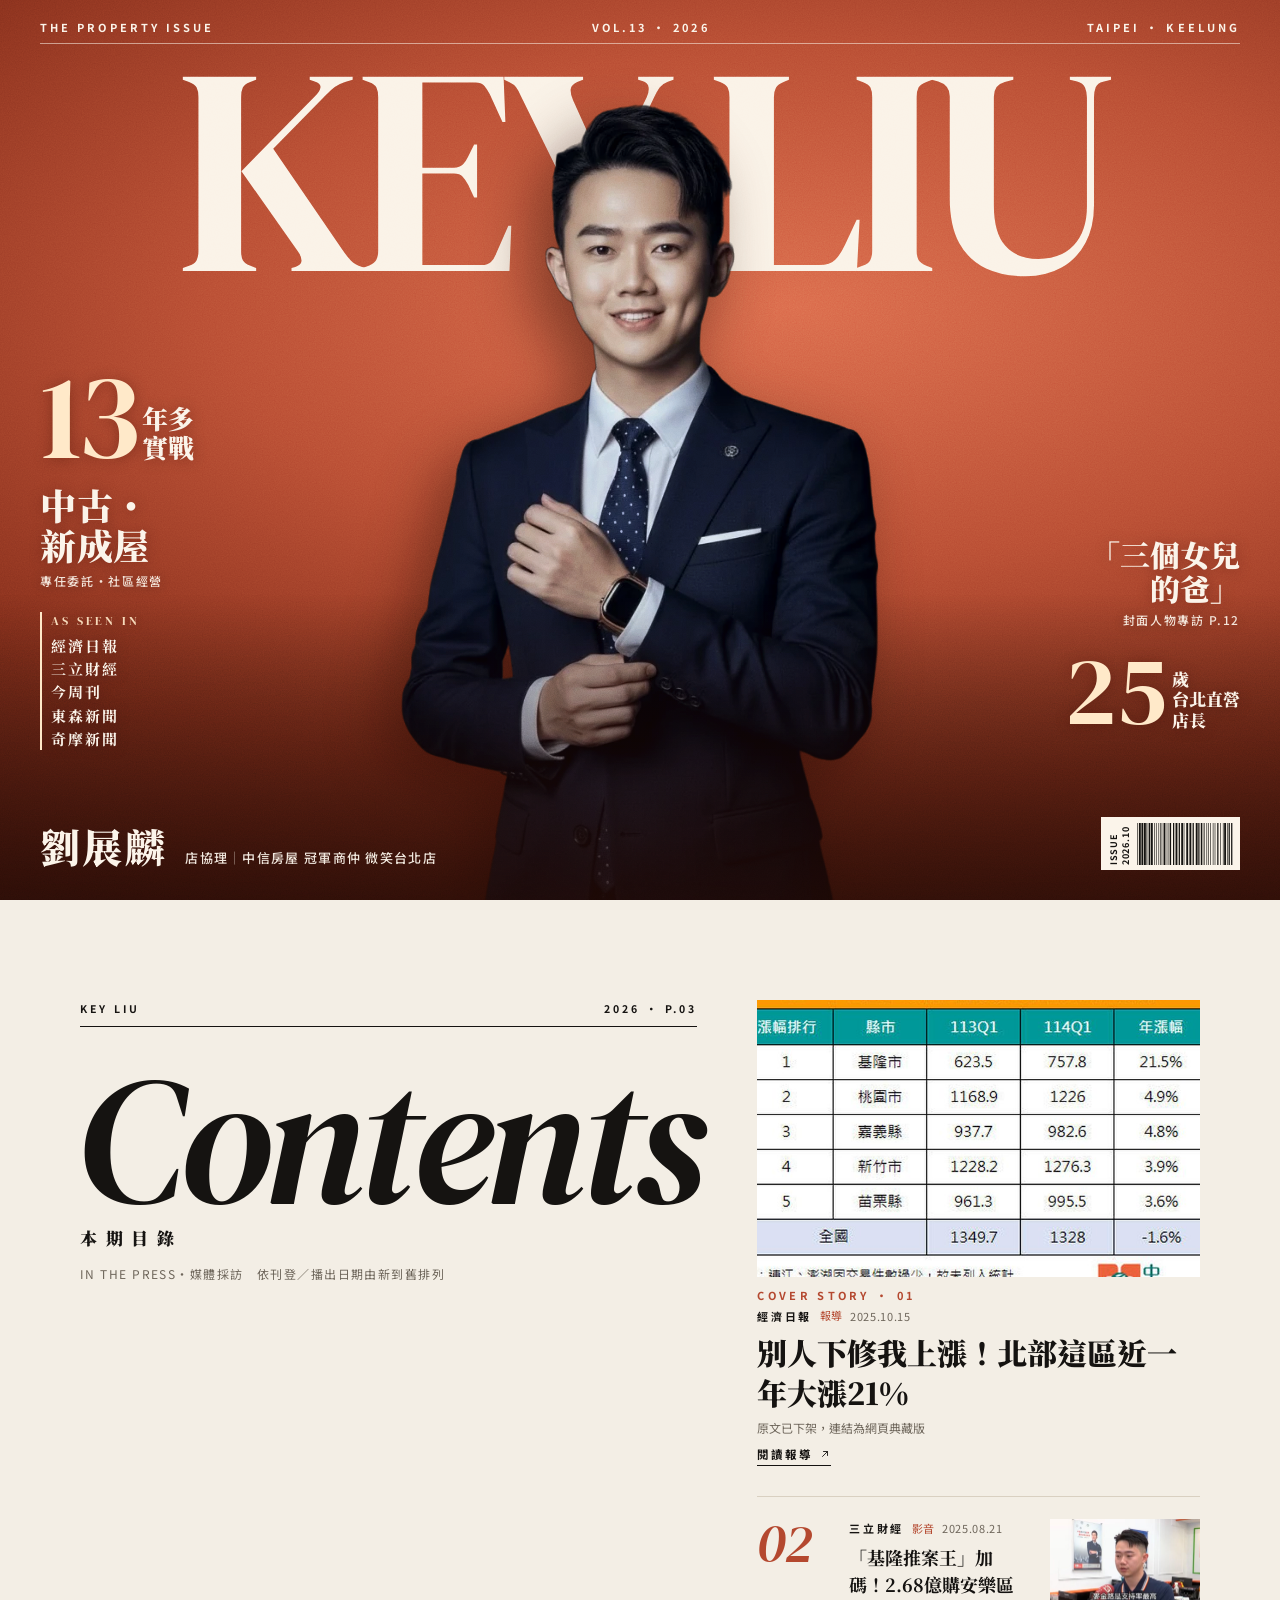
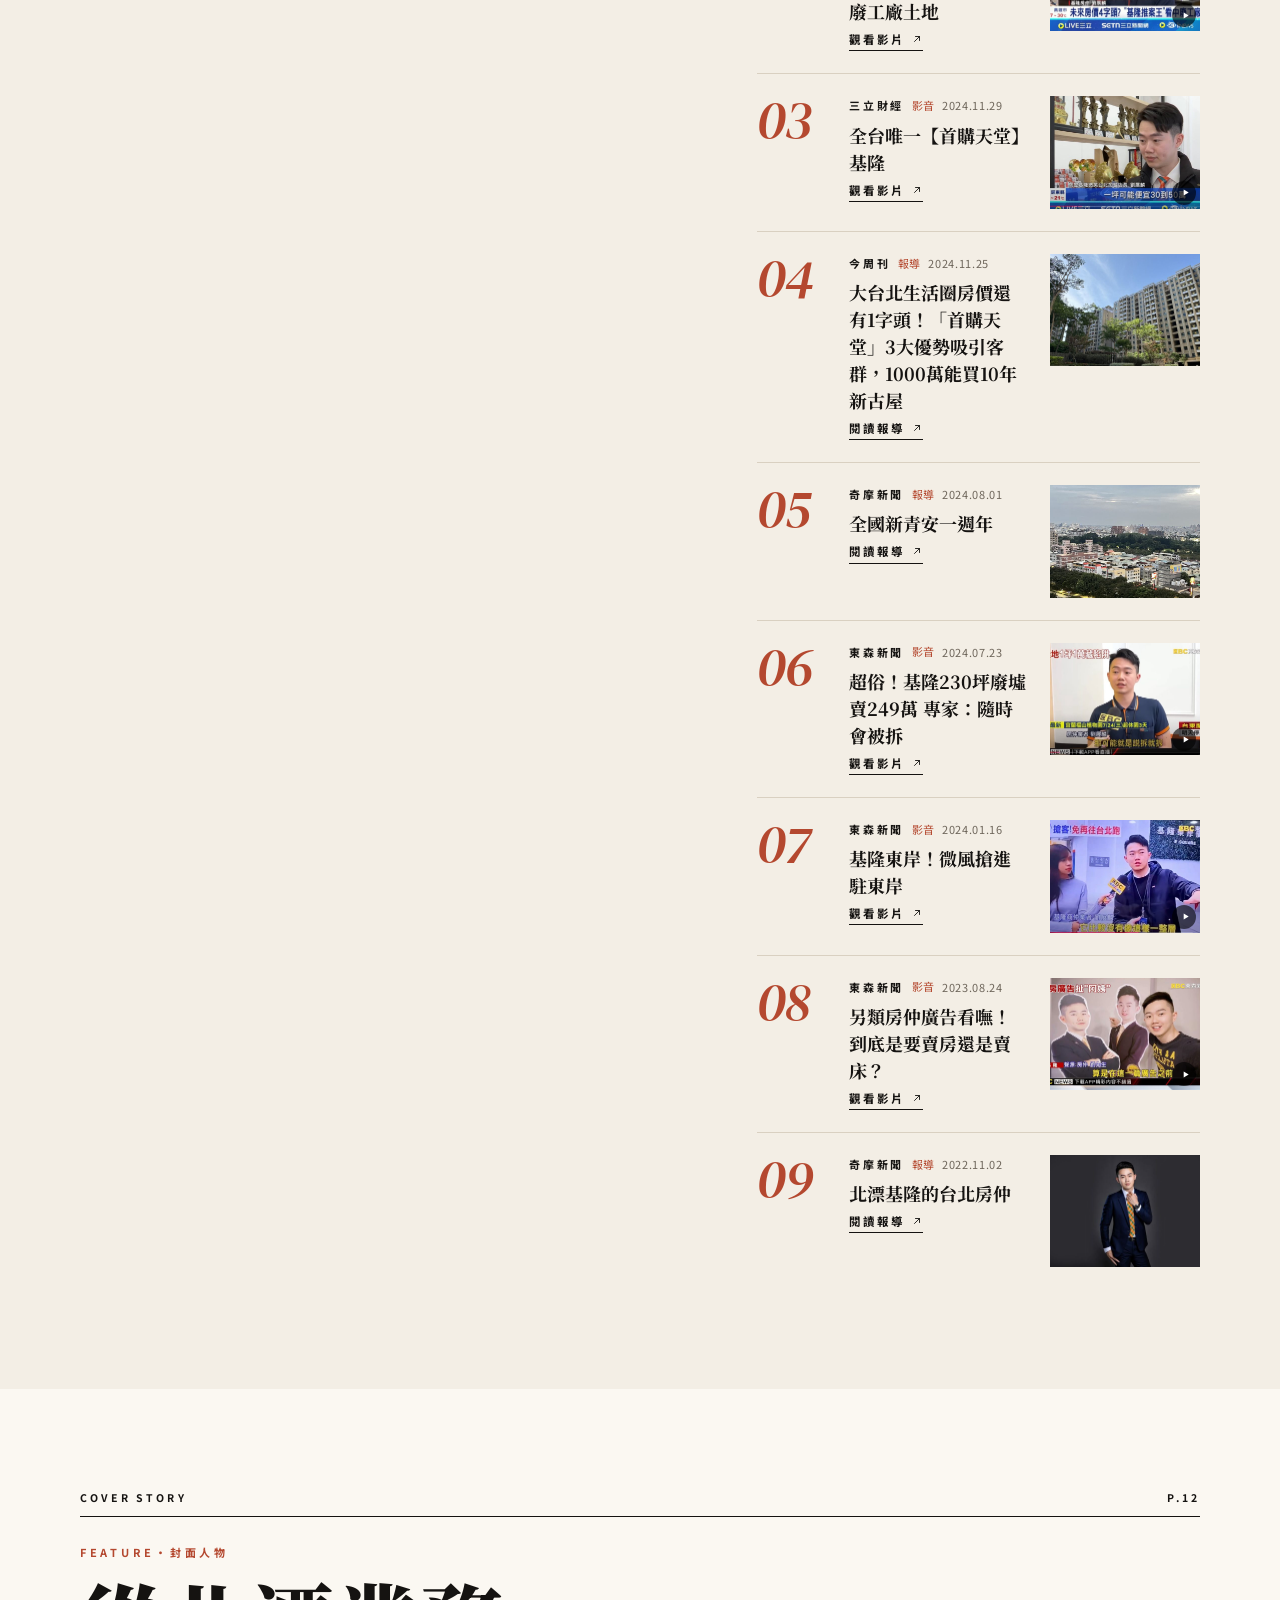
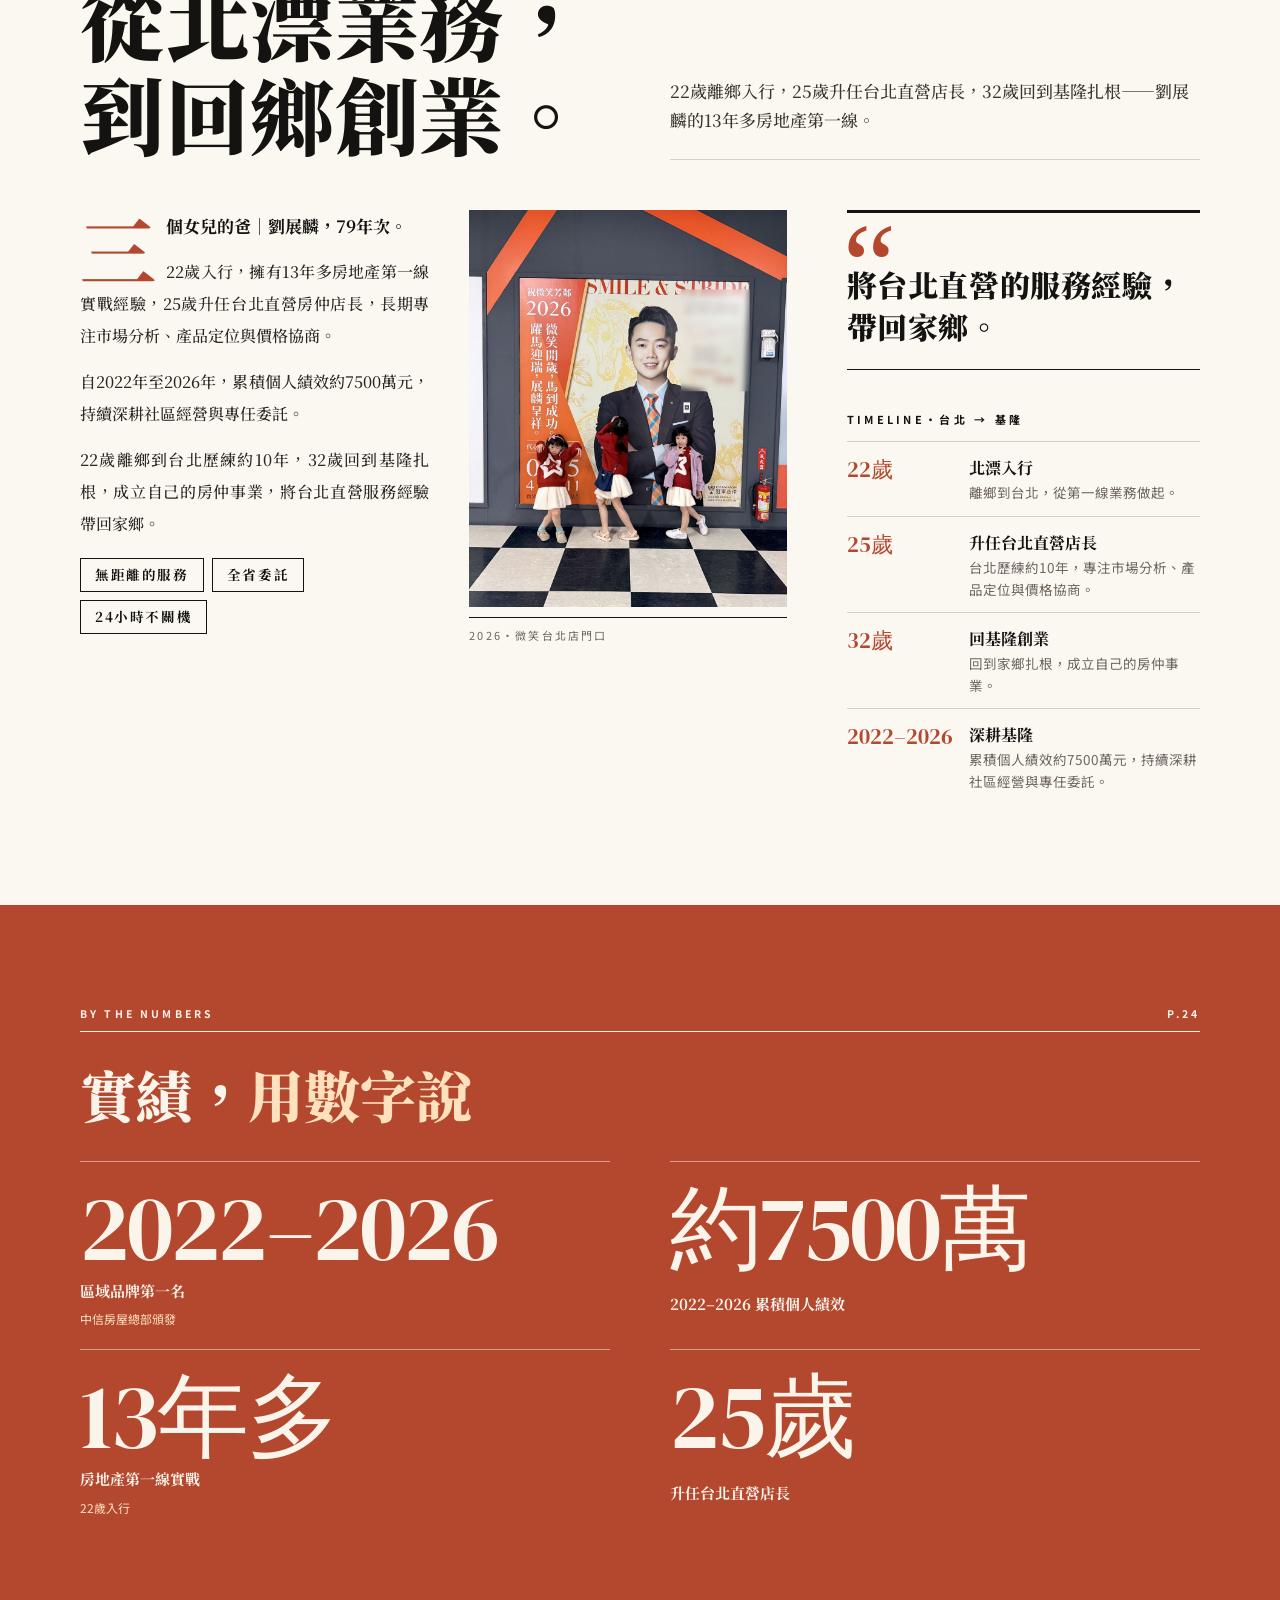
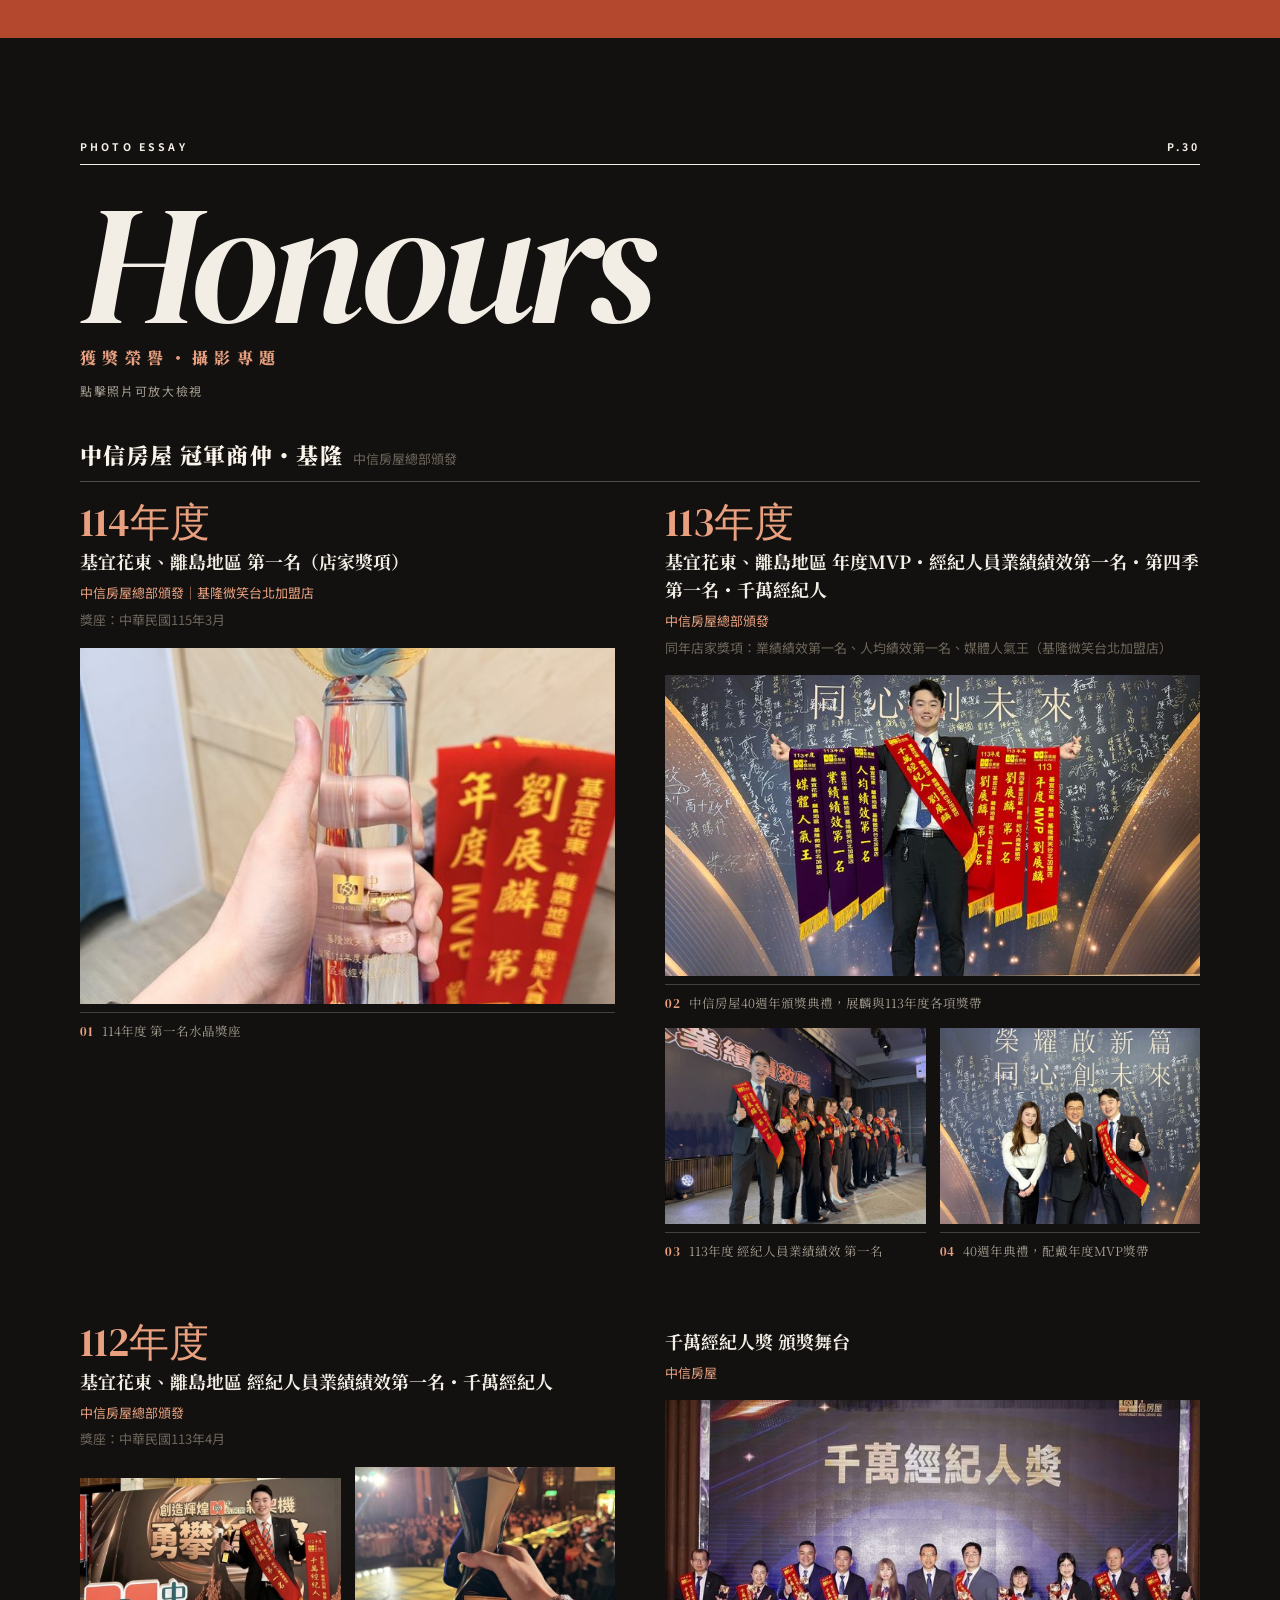
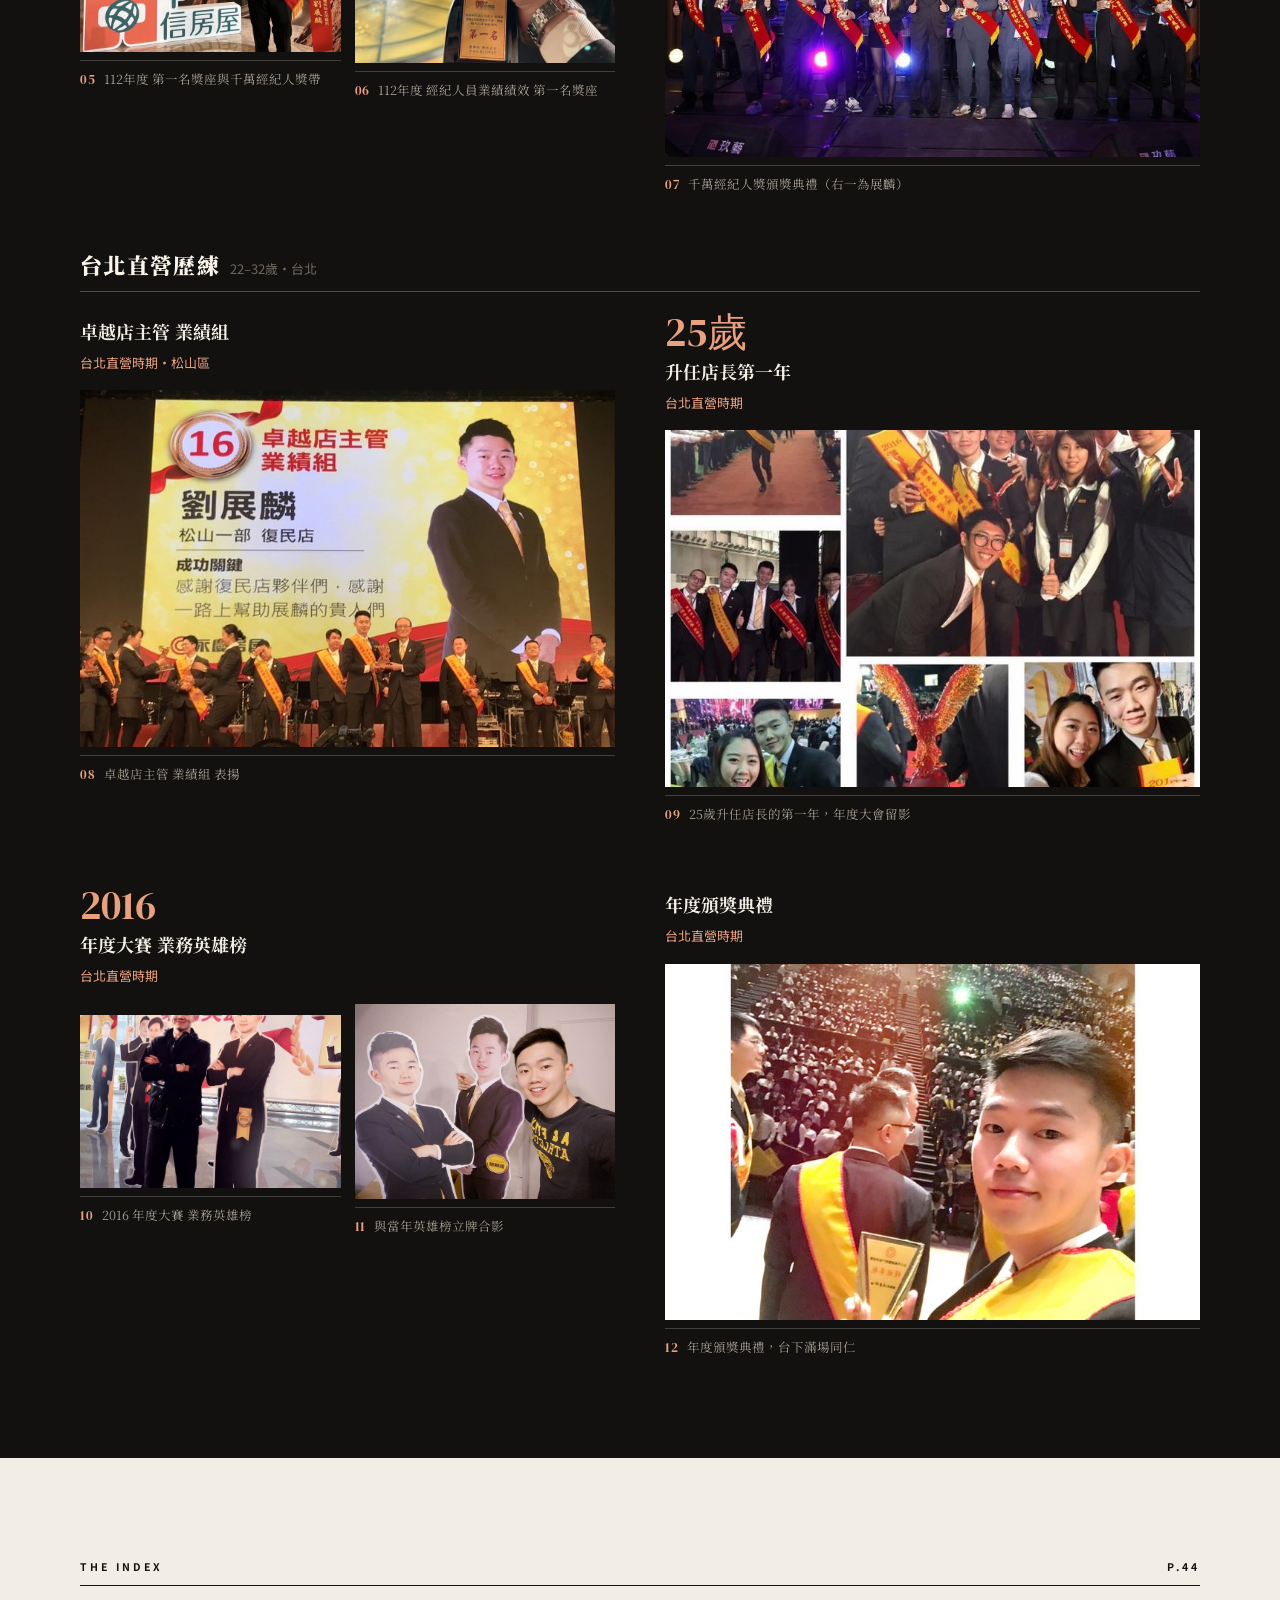
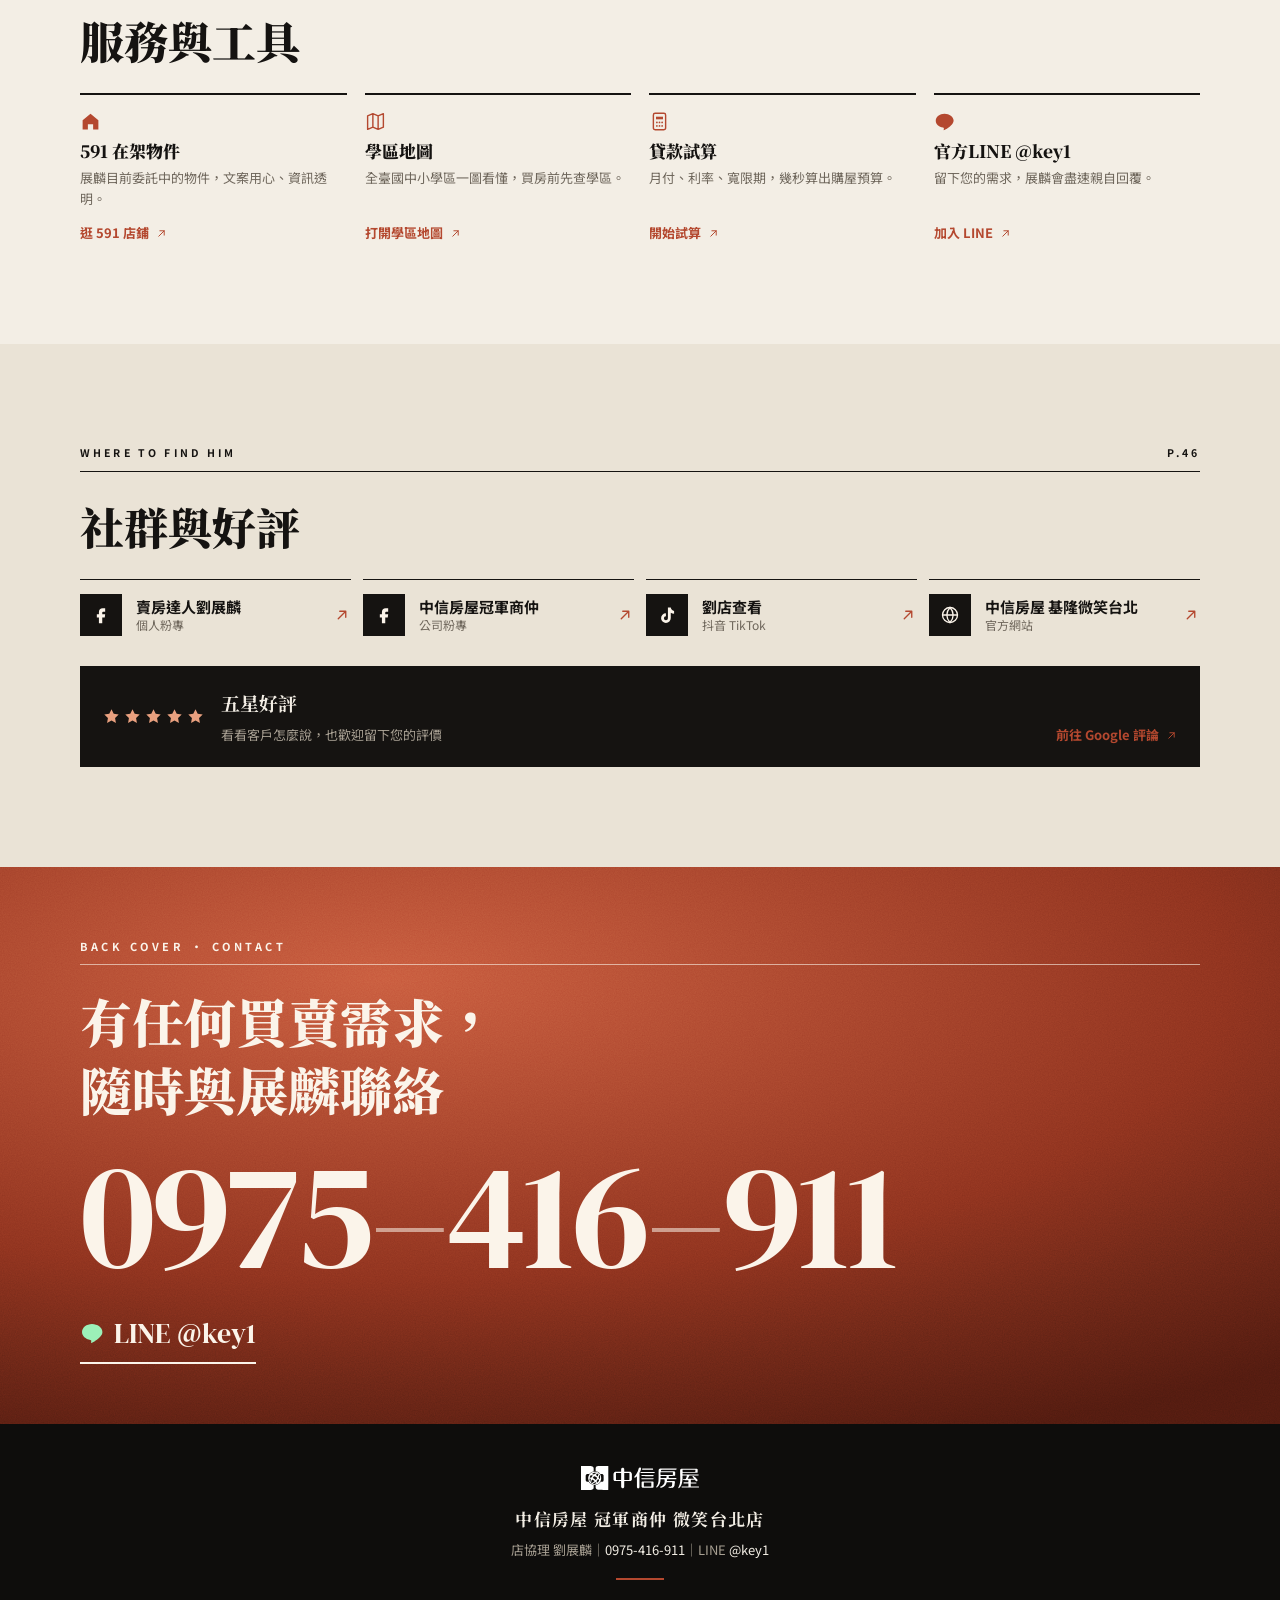
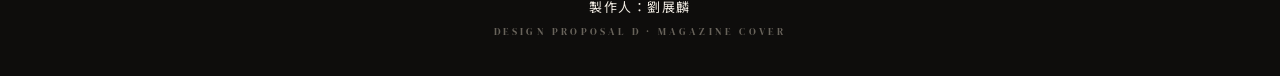
==== v/d/index.html @ 8f7ec99b "Add design proposals D (magazine cover) and E (avant-garde)" ====
<!doctype html>
<html lang="zh-Hant-TW">
<head>
<meta charset="utf-8">
<meta name="viewport" content="width=device-width,initial-scale=1,viewport-fit=cover">
<meta name="robots" content="noindex,nofollow">
<title>設計提案 D｜雜誌封面｜劉展麟</title>
<meta name="theme-color" content="#B4482F">
<link rel="icon" href="../../assets/img/favicon.png">
<link rel="preconnect" href="https://fonts.googleapis.com"><link rel="preconnect" href="https://fonts.gstatic.com" crossorigin>
<link rel="stylesheet" href="https://fonts.googleapis.com/css2?family=Noto+Serif+TC:wght@500;700;900&family=Noto+Sans+TC:wght@400;500;700&display=swap">
<link rel="preload" as="image" href="../../assets/img/key-cutout.webp" type="image/webp">
<link rel="stylesheet" href="../base.css">
<link rel="stylesheet" href="d.css">
</head>
<body class="v-d" data-base="../../">
<header class="topbar">
  <div class="wrap topbar-in">
    <a class="brand" href="#top" aria-label="回到封面"><span class="b-en">KEY LIU</span><span class="b-zh">劉展麟</span></a>
    <nav class="nav" aria-label="主要選單"><a href="#press">目錄</a><a href="#feature">專訪</a><a href="#numbers">實績</a><a href="#awards">榮譽</a><a href="#services">服務</a><a href="#social">社群</a></nav>
    <a class="top-cta" href="https://line.me/R/ti/p/@key1" target="_blank" rel="noopener"><svg viewBox="0 0 24 24" aria-hidden="true"><path d="M12 3C6.5 3 2 6.6 2 11c0 3.9 3.5 7.2 8.3 7.9.3.1.8.2.9.5.1.3.1.7 0 1l-.1.9c0 .3-.2 1 .9.5s6-3.5 8.2-6.1c1.5-1.6 2.2-3.2 2.2-4.8C22.4 6.6 17.5 3 12 3z"/></svg><span>LINE</span></a>
  </div>
</header>
<main id="top">
<section class="cover" aria-label="封面">
  <div class="cv-grain" aria-hidden="true"></div>
  <p class="cv-rail"><span>THE PROPERTY ISSUE</span><span>VOL.13 · 2026</span><span class="hide-s">TAIPEI · KEELUNG</span></p>
  <h1 class="cv-mast"><span aria-hidden="true">KEY LIU</span><span class="sr">劉展麟 KEY LIU</span></h1>
  <div class="cv-fig"><picture class="cut"><source srcset="../../assets/img/key-cutout.webp" type="image/webp"><img src="../../assets/img/key-cutout.png" alt="劉展麟 形象照" width="596" height="944" fetchpriority="high"></picture></div>
  <div class="cv-lines cv-left">
    <p class="cl cl-num"><b>13</b><span>年多<br>實戰</span></p>
    <p class="cl cl-svc">中古・<br>新成屋<small>專任委託・社區經營</small></p>
    <p class="cl cl-seen"><small>AS SEEN IN</small>經濟日報<br>三立財經<br>今周刊<br>東森新聞<br>奇摩新聞</p>
  </div>
  <div class="cv-lines cv-right">
    <p class="cl cl-q">「三個女兒<br>的爸」<small>封面人物專訪 P.12</small></p>
    <p class="cl cl-25"><b>25</b><span>歲<br>台北直營<br>店長</span></p>
  </div>
  <div class="cv-foot">
    <p class="cv-name"><span class="nm">劉展麟</span><span class="role">店協理<i>｜</i>中信房屋 冠軍商仲 微笑台北店</span></p>
    <div class="cv-code"><span class="cv-issue">ISSUE<br>2026.10</span><svg class="bc" viewBox="0 0 152 46" preserveAspectRatio="none" aria-hidden="true"><rect x="0" y="0" width="1" height="46"/><rect x="3" y="0" width="3" height="46"/><rect x="7" y="0" width="3" height="46"/><rect x="11" y="0" width="3" height="46"/><rect x="15" y="0" width="1" height="46"/><rect x="17" y="0" width="1" height="46"/><rect x="19" y="0" width="2" height="46"/><rect x="22" y="0" width="3" height="46"/><rect x="27" y="0" width="1" height="46"/><rect x="30" y="0" width="1" height="46"/><rect x="34" y="0" width="1" height="46"/><rect x="37" y="0" width="1" height="46"/><rect x="39" y="0" width="1" height="46"/><rect x="42" y="0" width="3" height="46"/><rect x="47" y="0" width="1" height="46"/><rect x="50" y="0" width="1" height="46"/><rect x="52" y="0" width="2" height="46"/><rect x="57" y="0" width="2" height="46"/><rect x="61" y="0" width="3" height="46"/><rect x="66" y="0" width="2" height="46"/><rect x="70" y="0" width="3" height="46"/><rect x="74" y="0" width="1" height="46"/><rect x="78" y="0" width="3" height="46"/><rect x="83" y="0" width="3" height="46"/><rect x="88" y="0" width="2" height="46"/><rect x="93" y="0" width="3" height="46"/><rect x="97" y="0" width="2" height="46"/><rect x="101" y="0" width="2" height="46"/><rect x="104" y="0" width="1" height="46"/><rect x="106" y="0" width="1" height="46"/><rect x="110" y="0" width="1" height="46"/><rect x="113" y="0" width="1" height="46"/><rect x="116" y="0" width="1" height="46"/><rect x="120" y="0" width="1" height="46"/><rect x="123" y="0" width="1" height="46"/><rect x="127" y="0" width="2" height="46"/><rect x="132" y="0" width="1" height="46"/><rect x="136" y="0" width="1" height="46"/><rect x="138" y="0" width="3" height="46"/><rect x="143" y="0" width="1" height="46"/><rect x="145" y="0" width="2" height="46"/><rect x="149" y="0" width="2" height="46"/></svg></div>
  </div>
</section>

<section class="contents" id="press">
  <div class="wrap">
    <div class="ct-head reveal">
      <p class="folio"><span>KEY LIU</span><span>2026 · P.03</span></p>
      <h2 class="ct-title"><em>Contents</em><span>本期目錄</span></h2>
      <p class="ct-sub">IN THE PRESS・媒體採訪　依刊登／播出日期由新到舊排列</p>
    </div>
    <div class="press-grid" data-render="press"></div>
  </div>
</section>

<section class="feature" id="feature">
  <div class="wrap">
    <div class="ft-head reveal">
      <p class="folio"><span>COVER STORY</span><span>P.12</span></p>
      <p class="ft-kicker">FEATURE・封面人物</p>
      <h2 class="ft-title">從北漂業務，<br>到回鄉創業。</h2>
      <p class="ft-deck">22歲離鄉入行，25歲升任台北直營店長，32歲回到基隆扎根——劉展麟的13年多房地產第一線。</p>
    </div>
    <div class="ft-body">
      <div class="about" data-render="about"></div>
      <blockquote class="pull reveal"><p>將台北直營的服務經驗，<br>帶回家鄉。</p></blockquote>
      <aside class="ft-side reveal"><p class="side-k">TIMELINE・台北 → 基隆</p><ol class="story" data-render="story" aria-label="經歷"></ol></aside>
    </div>
  </div>
</section>

<section class="numbers" id="numbers">
  <div class="wrap">
    <div class="nb-head reveal"><p class="folio"><span>BY THE NUMBERS</span><span>P.24</span></p><h2>實績，<em>用數字說</em></h2></div>
    <div class="stats" data-render="stats"></div>
  </div>
</section>

<section class="essay" id="awards">
  <div class="wrap">
    <div class="es-head reveal">
      <p class="folio"><span>PHOTO ESSAY</span><span>P.30</span></p>
      <h2 class="es-title"><em>Honours</em><span>獲獎榮譽・攝影專題</span></h2>
      <p class="es-sub">點擊照片可放大檢視</p>
    </div>
    <div class="timeline" data-render="awards"></div>
  </div>
</section>

<section class="index" id="services">
  <div class="wrap">
    <div class="ix-head reveal"><p class="folio"><span>THE INDEX</span><span>P.44</span></p><h2>服務與工具</h2></div>
    <div class="svc-grid" data-render="services"></div>
  </div>
</section>

<section class="where" id="social">
  <div class="wrap">
    <div class="ix-head reveal"><p class="folio"><span>WHERE TO FIND HIM</span><span>P.46</span></p><h2>社群與好評</h2></div>
    <div class="social-grid" data-render="social"></div>
    <div data-render="review"></div>
  </div>
</section>

<section class="backcover" aria-label="聯絡展麟">
  <div class="cv-grain" aria-hidden="true"></div>
  <div class="wrap reveal">
    <p class="bk-k">BACK COVER · CONTACT</p>
    <h2>有任何買賣需求，<br>隨時與展麟聯絡</h2>
    <a class="bk-tel" href="tel:0975416911" aria-label="撥打電話 0975-416-911">0975<span>–</span>416<span>–</span>911</a>
    <a class="bk-line" href="https://line.me/R/ti/p/@key1" target="_blank" rel="noopener"><svg viewBox="0 0 24 24" aria-hidden="true"><path d="M12 3C6.5 3 2 6.6 2 11c0 3.9 3.5 7.2 8.3 7.9.3.1.8.2.9.5.1.3.1.7 0 1l-.1.9c0 .3-.2 1 .9.5s6-3.5 8.2-6.1c1.5-1.6 2.2-3.2 2.2-4.8C22.4 6.6 17.5 3 12 3z"/></svg>LINE @key1</a>
  </div>
</section>
</main>

<footer class="footer">
  <div class="wrap">
    <img class="cth" src="../../assets/cth-lockup-white.svg" alt="中信房屋" width="118" height="24" loading="lazy">
    <p class="f-name">中信房屋 冠軍商仲 微笑台北店</p>
    <p class="f-contact">店協理 劉展麟｜<a href="tel:0975416911">0975-416-911</a>｜LINE <a href="https://line.me/R/ti/p/@key1" target="_blank" rel="noopener">@key1</a></p>
    <span class="gold-rule"></span>
    <p class="credit">製作人：劉展麟</p>
    <p class="micro">DESIGN PROPOSAL D · MAGAZINE COVER</p>
  </div>
</footer>

<div class="sticky-bar" role="navigation" aria-label="快速聯絡">
  <a class="sb-tel" href="tel:0975416911"><svg viewBox="0 0 24 24" aria-hidden="true"><path d="M6.6 10.8a15.1 15.1 0 0 0 6.6 6.6l2.2-2.2a1 1 0 0 1 1-.25 11.4 11.4 0 0 0 3.6.57 1 1 0 0 1 1 1V20a1 1 0 0 1-1 1A17 17 0 0 1 3 4a1 1 0 0 1 1-1h3.5a1 1 0 0 1 1 1c0 1.25.2 2.45.57 3.57a1 1 0 0 1-.25 1z"/></svg>撥打 0975-416-911</a>
  <a class="sb-line" href="https://line.me/R/ti/p/@key1" target="_blank" rel="noopener"><svg viewBox="0 0 24 24" aria-hidden="true"><path d="M12 3C6.5 3 2 6.6 2 11c0 3.9 3.5 7.2 8.3 7.9.3.1.8.2.9.5.1.3.1.7 0 1l-.1.9c0 .3-.2 1 .9.5s6-3.5 8.2-6.1c1.5-1.6 2.2-3.2 2.2-4.8C22.4 6.6 17.5 3 12 3z"/></svg>加LINE @key1</a>
</div>

<div class="lightbox" id="lightbox" hidden aria-modal="true" role="dialog" aria-label="照片檢視">
  <button class="lb-close" aria-label="關閉">×</button>
  <button class="lb-prev" aria-label="上一張">‹</button>
  <figure><img alt=""><figcaption></figcaption></figure>
  <button class="lb-next" aria-label="下一張">›</button>
</div>
<noscript><p style="padding:20px;text-align:center">電話 <a href="tel:0975416911">0975-416-911</a>｜LINE <a href="https://line.me/R/ti/p/@key1">@key1</a></p></noscript>
<script src="../../js/main.js" defer></script>
<script src="d.js" defer></script>
</body>
</html>
---- v/base.css ----
/* 設計提案共用基底（僅供 /v/a /v/b /v/c 參考頁使用）— 顏色字體由各版本變數覆寫 */
@font-face{font-family:"DM Serif Display";src:url(../assets/dmserif-latin.woff2) format("woff2");font-display:swap}
:root{
  --bg:#fff;--bg-alt:#F7F7F7;--card:#fff;--ink:#1b1b1b;--muted:#6b6b6b;--line:#e6e6e6;
  --accent:#B8893A;--accent-2:#0F2340;--on-accent:#fff;
  --dark:#0F2340;--dark-2:#0a182d;--on-dark:#F3EEE3;--on-dark-muted:#B9B09E;
  --r:14px;--shadow:0 14px 40px rgba(0,0,0,.08);
  --head:"Noto Serif TC",serif;--body:"Noto Sans TC","PingFang TC","Microsoft JhengHei",system-ui,sans-serif;--en:"DM Serif Display",Georgia,serif;
  --tel-bg:#0F2340;--tel-ink:#fff;--line-green:#06C755;
  --ease:cubic-bezier(.2,.7,.2,1)
}
*{box-sizing:border-box}
html{scroll-behavior:smooth;scroll-padding-top:68px;-webkit-text-size-adjust:100%}
body{margin:0;font-family:var(--body);color:var(--ink);background:var(--bg);line-height:1.75;-webkit-font-smoothing:antialiased;overflow-x:hidden}
img{max-width:100%;display:block}
a{color:inherit;text-decoration:none}
h1,h2,h3,h4{font-family:var(--head);margin:0;line-height:1.3}
svg{fill:currentColor}
.ic{width:1em;height:1em;flex:none}
.wrap{max-width:1160px;margin:0 auto;padding:0 20px}
.btn{white-space:nowrap;display:inline-flex;align-items:center;justify-content:center;gap:8px;height:52px;padding:0 24px;border-radius:999px;font-weight:700;font-size:16px;transition:transform .25s var(--ease)}
.btn svg{width:19px;height:19px;flex:none}
.btn:hover{transform:translateY(-2px)}
.btn-tel{background:var(--tel-bg);color:var(--tel-ink)}
.btn-line{background:var(--line-green);color:#fff}
.cta-row{display:grid;grid-template-columns:1fr 1fr;gap:10px}
.cta-row .btn{padding:0 10px;font-size:15px}
.lbl{display:none}
@media (min-width:900px){.cta-row{display:flex;gap:14px}.cta-row .btn{padding:0 26px;font-size:16px}.lbl{display:inline}}

/* sections */
.section{padding:64px 0}
.section-alt{background:var(--bg-alt)}
.section-dark{background:var(--dark);color:var(--on-dark)}
.sec-head{margin-bottom:30px}
.sec-head .num{display:none}
.kicker{display:block;font-family:var(--en);font-size:11px;letter-spacing:.32em;color:var(--accent)}
.sec-head h2{font-size:clamp(26px,6.4vw,38px);font-weight:900;letter-spacing:.08em;margin-top:6px;color:var(--accent-2)}
.section-dark .sec-head h2{color:var(--on-dark)}
.gold-rule{display:block;width:48px;height:2px;background:var(--accent);margin:14px 0 0}
.sec-sub{color:var(--muted);font-size:14px;margin:12px 0 0}
.section-dark .sec-sub{color:var(--on-dark-muted)}

/* stats */
.stats{display:grid;grid-template-columns:1fr 1fr;gap:12px}
.stat{background:var(--card);border:1px solid var(--line);border-radius:var(--r);padding:20px 14px;text-align:center}
.stat-big{font-family:var(--head);font-weight:900;font-size:clamp(25px,7vw,40px);color:var(--accent-2);line-height:1.2}
.stat-label{font-size:13.5px;font-weight:700;margin-top:8px;line-height:1.5}
.stat-note{font-size:12px;color:var(--muted);margin-top:4px}
.stat.feature{grid-column:1/-1}
.stats .stat:last-child:nth-child(4){grid-column:1/-1}
@media (min-width:900px){.stats{grid-template-columns:1.4fr 1fr 1fr 1fr;gap:16px}.stat.feature,.stats .stat:last-child:nth-child(4){grid-column:auto}.stat{padding:28px 18px}}
.story{list-style:none;margin:32px 0 0;padding:22px 18px;border:1px solid var(--line);border-radius:var(--r);background:var(--card);display:grid;gap:16px}
.story-head{font-family:var(--head);font-weight:900;font-size:19px;color:var(--accent-2);letter-spacing:.08em}
.story li:not(.story-head){display:grid;position:relative;padding-left:16px;border-left:1px solid var(--accent)}
.story li:not(.story-head)::before{content:"";position:absolute;left:-5px;top:6px;width:9px;height:9px;border-radius:50%;background:var(--accent)}
.s-age{font-family:var(--head);font-weight:900;color:var(--accent);font-size:16px;line-height:1.4}
.s-title{font-weight:700;color:var(--accent-2)}
.s-desc{font-size:13.5px;color:var(--muted);line-height:1.6}
@media (min-width:900px){.story{grid-template-columns:150px repeat(4,1fr);padding:28px}.story li:not(.story-head){display:block;border-left:0;border-top:1px solid var(--accent);padding:16px 10px 0 0}.story li:not(.story-head)::before{left:0;top:-5px}.s-age,.s-title,.s-desc{display:block}}

/* press */
.press-grid{display:grid;gap:16px}
@media (min-width:640px){.press-grid{grid-template-columns:1fr 1fr}}
@media (min-width:1000px){.press-grid{grid-template-columns:repeat(3,1fr);gap:20px}}
.press-card{display:flex;flex-direction:column;background:var(--card);border:1px solid var(--line);border-radius:var(--r);overflow:hidden;transition:transform .35s var(--ease),box-shadow .35s}
.press-card:hover{transform:translateY(-3px);box-shadow:var(--shadow)}
.press-media{position:relative;aspect-ratio:16/9;background:var(--dark);overflow:hidden}
.press-media img{position:absolute;inset:0;width:100%;height:100%;object-fit:cover}
.press-fallback{position:absolute;inset:0;display:flex;align-items:center;justify-content:center;font-family:var(--head);font-weight:900;font-size:24px;letter-spacing:.2em;color:var(--on-dark)}
.play{position:absolute;right:10px;bottom:10px;width:40px;height:40px;border-radius:50%;background:rgba(0,0,0,.6);display:flex;align-items:center;justify-content:center;color:#fff}
.play svg{width:18px;height:18px;margin-left:2px}
.press-body{padding:14px 16px 16px;display:flex;flex-direction:column;flex:1}
.press-meta{display:flex;align-items:center;gap:8px;font-size:12px}
.outlet{font-weight:700;color:var(--accent-2);letter-spacing:.04em}
.tag{border:1px solid var(--line);color:var(--muted);border-radius:999px;padding:0 8px;line-height:20px}
.date{color:var(--muted);margin-left:auto;font-variant-numeric:tabular-nums}
.press-card h3{font-size:16px;font-weight:700;margin:8px 0;line-height:1.55;font-family:var(--body)}
.press-note{font-size:12px;color:var(--muted);margin:0 0 6px}
.more{margin-top:auto;display:inline-flex;align-items:center;gap:6px;font-size:13px;font-weight:700;color:var(--accent)}

/* awards */
.timeline{display:grid;gap:40px}
.era-head{display:flex;flex-wrap:wrap;align-items:baseline;gap:10px;margin-bottom:20px;padding-bottom:10px;border-bottom:1px solid var(--line)}
.section-dark .era-head{border-color:rgba(255,255,255,.18)}
.era-head h3{font-size:21px;font-weight:900;letter-spacing:.06em;color:var(--accent-2)}
.section-dark .era-head h3{color:var(--accent)}
.era-head span{font-size:13px;color:var(--muted)}
.section-dark .era-head span{color:var(--on-dark-muted)}
.tl{list-style:none;margin:0;padding:0 0 0 22px;border-left:1px solid var(--accent);display:grid;gap:30px}
.tl-item{position:relative}
.tl-dot{position:absolute;left:-28px;top:6px;width:11px;height:11px;border-radius:50%;background:var(--bg);border:2px solid var(--accent)}
.section-dark .tl-dot{background:var(--dark)}
.tl-year{font-family:var(--head);font-weight:900;font-size:19px;color:var(--accent)}
.tl-item h4{font-size:16.5px;font-weight:700;margin-top:2px;line-height:1.55}
.tl-org{font-size:13px;color:var(--accent);margin:6px 0 0}
.tl-detail{font-size:13px;color:var(--muted);margin:4px 0 0}
.section-dark .tl-detail{color:var(--on-dark-muted)}
.tl-photos{display:grid;gap:10px;margin-top:12px;grid-template-columns:repeat(2,1fr)}
.tl-photos.n1{grid-template-columns:1fr;max-width:520px}
.tl-photo{padding:0;border:0;background:#000;border-radius:10px;overflow:hidden;cursor:zoom-in;aspect-ratio:4/3}
.tl-photos.n3 .tl-photo:first-child{grid-column:1/-1;aspect-ratio:16/10}
.tl-photo img{width:100%;height:100%;object-fit:cover}
@media (min-width:900px){.timeline{grid-template-columns:1fr 1fr;gap:52px}.tl-photos.n3{grid-template-columns:repeat(3,1fr)}.tl-photos.n3 .tl-photo:first-child{grid-column:auto;aspect-ratio:4/3}}

/* services */
.svc-grid{display:grid;gap:12px;grid-template-columns:1fr 1fr}
@media (min-width:900px){.svc-grid{grid-template-columns:repeat(4,1fr);gap:18px}}
.svc{display:flex;flex-direction:column;background:var(--card);border:1px solid var(--line);border-radius:var(--r);padding:18px 15px;transition:transform .3s var(--ease),box-shadow .3s}
.svc:hover{transform:translateY(-3px);box-shadow:var(--shadow)}
.svc-ic{width:44px;height:44px;border-radius:50%;display:flex;align-items:center;justify-content:center;background:var(--accent-2);color:var(--on-accent);margin-bottom:12px}
.svc-ic svg{width:21px;height:21px}
.svc h3{font-size:16px;font-weight:700;color:var(--accent-2);font-family:var(--body)}
.svc p{font-size:13px;color:var(--muted);margin:6px 0 12px;line-height:1.6}

/* about */
.about{display:grid;gap:30px;align-items:center}
.about-text p{margin:0 0 14px;font-size:15.5px;line-height:1.95}
.about-lead{display:flex;align-items:center;gap:16px;margin:4px 0 18px}
.fam{margin:0;flex:none;width:92px;height:92px;border-radius:50%;overflow:hidden;border:2px solid var(--accent)}
.fam img{width:100%;height:100%;object-fit:cover;object-position:50% 35%}
.about-text p.lead{font-family:var(--head);font-weight:900;font-size:19px;color:var(--accent-2);margin:0;line-height:1.5}
.promises{list-style:none;padding:0;margin:18px 0 0;display:flex;flex-wrap:wrap;gap:8px}
.promises li{font-size:13.5px;font-weight:700;color:var(--accent-2);border:1px solid var(--accent);border-radius:999px;padding:4px 14px;background:var(--card)}
.about-photo{margin:0;justify-self:center;max-width:420px;width:100%}
.about-photo img{border-radius:var(--r);aspect-ratio:4/5;object-fit:cover;object-position:50% 60%}
.about-photo figcaption{font-size:12.5px;color:var(--muted);text-align:center;margin-top:10px;letter-spacing:.08em}
@media (min-width:900px){.about{grid-template-columns:1.25fr 1fr;gap:60px}}

/* social */
.social-grid{display:grid;gap:12px}
@media (min-width:640px){.social-grid{grid-template-columns:1fr 1fr}}
@media (min-width:1000px){.social-grid{grid-template-columns:repeat(4,1fr)}}
.soc{display:flex;align-items:center;gap:14px;background:var(--card);border:1px solid var(--line);border-radius:var(--r);padding:14px 16px}
.soc-ic{width:42px;height:42px;flex:none;border-radius:50%;display:flex;align-items:center;justify-content:center;background:var(--bg-alt);color:var(--accent-2)}
.soc-ic svg{width:20px;height:20px}
.soc-t{display:flex;flex-direction:column;line-height:1.4;min-width:0}
.soc-t b{font-size:15px;color:var(--accent-2)}
.soc-t small{font-size:12px;color:var(--muted)}
.ic.go{margin-left:auto;color:var(--accent);width:18px;height:18px}
.review{margin-top:16px;display:grid;grid-template-columns:auto 1fr;gap:6px 16px;align-items:center;background:var(--dark);color:var(--on-dark);border-radius:var(--r);padding:20px 22px}
.review .stars{display:flex;gap:2px;color:var(--accent)}
.review .stars svg{width:19px;height:19px}
.review b{font-family:var(--head);font-size:19px;display:block}
.review small{font-size:13px;color:var(--on-dark-muted)}
.review .more{grid-column:1/-1}
@media (min-width:900px){.review{grid-template-columns:auto 1fr auto}.review .more{grid-column:auto}}

/* cta + footer */
.cta-band{padding:60px 0;text-align:center}
.cta-k{font-family:var(--en);letter-spacing:.32em;font-size:11px;color:var(--accent);margin:0}
.cta-band h2{font-size:clamp(21px,5vw,30px);font-weight:900;color:var(--accent-2);margin:8px 0 22px;letter-spacing:.04em}
.cta-band .cta-row{max-width:520px;margin:0 auto}
@media (min-width:900px){.cta-band .cta-row{justify-content:center}}
.footer{background:var(--dark-2);color:var(--on-dark-muted);text-align:center;padding:42px 0 calc(100px + env(safe-area-inset-bottom))}
@media (min-width:900px){.footer{padding-bottom:36px}}
.footer .cth{margin:0 auto 14px;height:24px;width:auto}
.f-name{font-family:var(--head);font-weight:700;color:var(--on-dark);font-size:17px;letter-spacing:.08em;margin:0}
.f-contact{font-size:13px;margin:6px 0 0}
.f-contact a{color:var(--on-dark)}
.footer .gold-rule{margin:16px auto 0}
.credit{font-size:13px;color:var(--on-dark);margin:16px 0 4px;letter-spacing:.12em}
.micro{font-family:var(--en);font-size:10px;letter-spacing:.32em;opacity:.6;margin:0}

/* sticky bar */
.sticky-bar{position:fixed;left:0;right:0;bottom:0;z-index:60;display:grid;grid-template-columns:1fr 1fr;gap:10px;padding:10px 12px calc(10px + env(safe-area-inset-bottom))}
.sticky-bar a{display:flex;align-items:center;justify-content:center;gap:8px;height:46px;border-radius:999px;font-weight:700;font-size:15px}
.sticky-bar svg{width:18px;height:18px}
.sb-tel{background:var(--tel-bg);color:var(--tel-ink)}
.sb-line{background:var(--line-green);color:#fff}
@media (min-width:900px){.sticky-bar{display:none}}

/* lightbox */
.lightbox{position:fixed;inset:0;z-index:100;background:rgba(8,10,14,.94);display:flex;align-items:center;justify-content:center;padding:56px 12px}
.lightbox[hidden]{display:none}
.lightbox figure{margin:0;max-width:min(1100px,100%);max-height:100%;display:flex;flex-direction:column;align-items:center}
.lightbox img{max-height:calc(100vh - 150px);width:auto;max-width:100%;border-radius:8px;object-fit:contain}
.lightbox figcaption{color:#eee;font-size:14px;margin-top:12px;text-align:center}
.lightbox button{position:absolute;background:rgba(255,255,255,.1);color:#fff;border:1px solid rgba(255,255,255,.3);width:44px;height:44px;border-radius:50%;font-size:26px;line-height:1;cursor:pointer}
.lb-close{top:12px;right:12px}.lb-prev{left:10px;top:50%;transform:translateY(-50%)}.lb-next{right:10px;top:50%;transform:translateY(-50%)}
body.lb-open{overflow:hidden}

.reveal{opacity:0;transform:translateY(16px);transition:opacity .8s var(--ease),transform .8s var(--ease)}
.reveal.in{opacity:1;transform:none}
@media (prefers-reduced-motion:reduce){.reveal{opacity:1;transform:none;transition:none}html{scroll-behavior:auto}}
:focus-visible{outline:2px solid var(--accent);outline-offset:2px}
---- v/d/d.css ----
/* 設計提案 D：雜誌封面（僅供參考，不對外連結） */
@font-face{font-family:"DM Serif Display";font-style:italic;src:url(../../assets/dmserif-latin-italic.woff2) format("woff2");font-display:swap}
:root{
  --bg:#F3EEE5;--bg-alt:#EAE3D6;--card:#FBF8F2;--ink:#151311;--muted:#6E665B;--line:#D9D0C1;
  --accent:#B4482F;--accent-2:#151311;--on-accent:#fff;
  --dark:#141210;--dark-2:#0E0D0C;--on-dark:#F3EEE5;--on-dark-muted:#A79F92;
  --terra:#B4482F;--r:0px;--tel-bg:#0F2340;
  --head:"Noto Serif TC",serif;--en:"DM Serif Display",Georgia,serif;
  --grain:url("data:image/svg+xml,%3Csvg xmlns='http://www.w3.org/2000/svg' width='160' height='160'%3E%3Cfilter id='n'%3E%3CfeTurbulence type='fractalNoise' baseFrequency='.85' numOctaves='3' stitchTiles='stitch'/%3E%3CfeColorMatrix values='0 0 0 0 0 0 0 0 0 0 0 0 0 0 0 0 0 0 .55 0'/%3E%3C/filter%3E%3Crect width='100%25' height='100%25' filter='url(%23n)'/%3E%3C/svg%3E")
}
.sr{position:absolute;width:1px;height:1px;overflow:hidden;clip:rect(0 0 0 0);white-space:nowrap}
.v-d em{font-style:italic}

/* topbar: appears after the cover */
.topbar{position:fixed;top:0;left:0;right:0;z-index:50;background:rgba(243,238,229,.94);backdrop-filter:blur(8px);border-bottom:1px solid var(--ink);transform:translateY(-101%);transition:transform .4s var(--ease)}
body.past-cover .topbar{transform:none}
.topbar-in{display:flex;align-items:center;gap:16px;height:54px}
.brand{display:flex;align-items:baseline;gap:10px}
.b-en{font-family:var(--en);font-size:24px;letter-spacing:-.02em;line-height:1}
.b-zh{font-family:var(--head);font-weight:700;font-size:13px;letter-spacing:.3em;color:var(--terra)}
.nav{display:none}
.top-cta{margin-left:auto;display:inline-flex;align-items:center;gap:6px;height:34px;padding:0 14px;border:1px solid var(--ink);font-size:12px;font-weight:700;letter-spacing:.2em}
.top-cta svg{width:15px;height:15px;color:var(--line-green)}
@media (min-width:900px){.nav{display:flex;gap:26px;margin-left:auto;font-size:14px;letter-spacing:.12em}.nav a:hover{color:var(--terra)}.top-cta{margin-left:10px}}

/* ============ COVER ============ */
.cover{position:relative;height:100vh;height:100svh;min-height:640px;max-height:1100px;overflow:hidden;color:#FBF4EA;
  background:radial-gradient(120% 75% at 62% 34%,#E07C58 0%,#C25A3C 38%,#93351F 72%,#5E1F12 100%)}
.cv-grain{position:absolute;inset:0;background:var(--grain);opacity:.32;mix-blend-mode:overlay;pointer-events:none;z-index:4}
.cover::after{content:"";position:absolute;left:0;right:0;bottom:0;height:34%;background:linear-gradient(to top,rgba(40,12,6,.78),rgba(40,12,6,0));z-index:3;pointer-events:none}
.cv-rail{position:absolute;z-index:5;top:12px;left:16px;right:16px;margin:0;display:flex;justify-content:space-between;font-family:var(--body);font-size:10px;font-weight:700;letter-spacing:.28em;border-bottom:1px solid rgba(251,244,234,.55);padding-bottom:6px}
.cv-rail .hide-s{display:none}
.cv-mast{position:absolute;z-index:1;top:30px;left:0;right:0;margin:0;text-align:center;font-family:var(--en);font-weight:400;font-size:28.5vw;line-height:.86;letter-spacing:-.045em;color:#FBF4EA;white-space:nowrap}
.cv-fig{position:absolute;z-index:2;bottom:0;left:50%;height:86%;transform:translateX(-36%)}
.cv-fig .cut,.cv-fig img{height:100%;width:auto;max-width:none}
.cv-fig img{filter:drop-shadow(-18px 24px 30px rgba(50,12,4,.45)) contrast(1.04)}
.cv-lines{position:absolute;z-index:5;margin:0}
.cl{margin:0;font-family:var(--head);font-weight:900;line-height:1.12;text-shadow:0 1px 14px rgba(60,15,5,.35)}
.cl small{display:block;font-family:var(--body);font-weight:500;font-size:10.5px;letter-spacing:.14em;margin-top:6px;opacity:.92;line-height:1.5}
.cv-left{left:16px;top:calc(30px + 27vw);width:39%;display:grid;gap:16px}
.cl-num{display:flex;align-items:flex-end;gap:6px}
.cl-num b{font-family:var(--en);font-weight:400;font-size:84px;line-height:.78;letter-spacing:-.04em;color:#FFE9C9}
.cl-num span{font-size:20px;line-height:1.1;padding-bottom:2px}
.cl-svc{font-size:25px;letter-spacing:.02em}
.cl-seen{font-size:13px;font-weight:700;letter-spacing:.14em;line-height:1.55;border-left:2px solid #FFE9C9;padding-left:9px}
.cl-seen small{font-family:var(--en);font-size:12px;letter-spacing:.24em;margin:0 0 4px;color:#FFE9C9}
.cv-right{right:14px;top:56%;width:31%;text-align:right;display:grid;gap:14px}
.cl-q{font-size:18px;font-style:normal}
.cl-25{display:flex;justify-content:flex-end;align-items:flex-end;gap:5px}
.cl-25 b{font-family:var(--en);font-weight:400;font-size:58px;line-height:.8;color:#FFE9C9}
.cl-25 span{font-size:13px;line-height:1.2;text-align:left}
.cv-foot{position:absolute;z-index:5;left:16px;right:16px;bottom:calc(78px + env(safe-area-inset-bottom));display:flex;align-items:flex-end;justify-content:space-between;gap:10px}
.cv-name{margin:0;display:flex;flex-direction:column}
.cv-name .nm{font-family:var(--head);font-weight:900;font-size:44px;line-height:1;letter-spacing:.06em}
.cv-name .role{font-size:11px;letter-spacing:.1em;margin-top:8px;font-weight:500;opacity:.95}
.cv-name .role i{font-style:normal;opacity:.6}
.cv-code{flex:none;display:flex;align-items:flex-end;gap:6px;background:#FBF4EA;color:#151311;padding:6px 7px 5px}
.cv-issue{font-size:8px;font-weight:700;letter-spacing:.1em;line-height:1.3;writing-mode:vertical-rl;transform:rotate(180deg)}
.bc{width:66px;height:34px;display:block;fill:#151311}
@media (min-width:600px){.cv-mast{font-size:27vw}.cv-left{top:calc(30px + 25vw)}}
@media (min-width:900px){
  .cover{min-height:720px}
  .cv-rail{top:18px;left:40px;right:40px;font-size:11px}.cv-rail .hide-s{display:inline}
  .cv-mast{top:42px;font-size:min(23vw,300px)}
  .cv-fig{height:90%;transform:translateX(-50%)}
  .cv-left{left:40px;top:auto;bottom:150px;width:300px;gap:22px}
  .cl-num b{font-size:120px}.cl-num span{font-size:26px}
  .cl-svc{font-size:36px}
  .cl-seen{font-size:15px}
  .cv-right{right:40px;top:auto;bottom:170px;width:260px;gap:24px}
  .cl-q{font-size:30px}.cl small{font-size:12px}
  .cl-25 b{font-size:96px}.cl-25 span{font-size:17px}
  .cv-foot{left:40px;right:40px;bottom:30px}
  .cv-name{flex-direction:row;align-items:baseline;gap:18px}.cv-name .nm{font-size:40px}.cv-name .role{font-size:13px}
  .bc{width:96px;height:42px}.cv-issue{font-size:9px}
}

/* folio line shared by inside pages */
.folio{display:flex;justify-content:space-between;margin:0 0 26px;padding-bottom:8px;border-bottom:1px solid var(--ink);font-size:10.5px;font-weight:700;letter-spacing:.3em}
.section-pad,.contents,.feature,.numbers,.essay,.index,.where{padding:64px 0}
@media (min-width:900px){.contents,.feature,.numbers,.essay,.index,.where{padding:100px 0}}

/* ============ CONTENTS (press) ============ */
.contents{background:var(--bg)}
.ct-title{display:flex;flex-direction:column;font-weight:400}
.ct-title em{font-family:var(--en);font-size:clamp(76px,22vw,180px);line-height:.82;letter-spacing:-.04em;margin-left:-4px}
.ct-title span{font-family:var(--head);font-weight:900;font-size:17px;letter-spacing:.5em;margin-top:12px}
.ct-sub{font-size:12px;letter-spacing:.12em;color:var(--muted);margin:14px 0 30px}
.v-d .press-grid{display:block;counter-reset:pg}
.v-d .press-card{counter-increment:pg;display:grid;grid-template-columns:52px 1fr 86px;gap:0 14px;align-items:start;background:none;border:0;border-top:1px solid var(--line);border-radius:0;padding:16px 0;overflow:visible}
.v-d .press-card:hover{transform:none;box-shadow:none}
.v-d .press-card::before{content:counter(pg,decimal-leading-zero);grid-column:1;grid-row:1;font-family:var(--en);font-style:italic;font-size:40px;line-height:.9;color:var(--terra);letter-spacing:-.03em}
.v-d .press-media{grid-column:3;grid-row:1;aspect-ratio:4/3;border-radius:0;background:var(--ink)}
.v-d .press-fallback{font-size:12px;letter-spacing:.1em}
.v-d .play{width:24px;height:24px;right:4px;bottom:4px}.v-d .play svg{width:11px;height:11px}
.v-d .press-body{grid-column:2;grid-row:1;padding:0}
.v-d .press-meta{flex-wrap:wrap;gap:4px 8px}
.v-d .outlet{font-size:11px;letter-spacing:.24em;color:var(--ink)}
.v-d .tag{border:0;padding:0;font-size:11px;color:var(--terra);line-height:1.6}
.v-d .date{margin-left:0;font-size:11px;letter-spacing:.06em}
.v-d .press-card h3{font-family:var(--head);font-weight:700;font-size:16px;line-height:1.5;margin:6px 0 4px}
.v-d .press-note{font-size:12px}
.v-d .press-card .more{font-size:11.5px;letter-spacing:.16em;color:var(--ink);border-bottom:1px solid var(--ink);align-self:flex-start;padding-bottom:1px}
.v-d .press-card .more svg{width:12px;height:12px}
/* the newest story becomes the cover story of the contents page */
.v-d .press-card.is-latest{grid-template-columns:1fr;padding:0 0 22px;border-top:0;margin-bottom:8px}
.v-d .press-card.is-latest::before{content:"COVER STORY · " counter(pg,decimal-leading-zero);grid-row:2;font-family:var(--body);font-style:normal;font-size:11px;font-weight:700;letter-spacing:.3em;margin:14px 0 6px}
.v-d .press-card.is-latest .press-media{grid-column:1;grid-row:1;aspect-ratio:16/10}
.v-d .press-card.is-latest .press-body{grid-column:1;grid-row:3}
.v-d .press-card.is-latest h3{font-size:24px;font-weight:900;line-height:1.35}
@media (min-width:900px){
  .contents .wrap{display:grid;grid-template-columns:5fr 7fr;gap:0 60px}
  .ct-head{grid-column:1;position:sticky;top:90px;align-self:start}
  .contents .press-grid{grid-column:2}
  .contents .folio{margin-bottom:40px}
  .v-d .press-card{grid-template-columns:70px 1fr 150px;gap:0 22px;padding:22px 0}
  .v-d .press-card::before{font-size:54px}
  .v-d .press-card h3{font-size:18px}
  .v-d .press-card.is-latest h3{font-size:30px}
}

/* ============ FEATURE (bio) ============ */
.feature{background:var(--card)}
.ft-kicker{font-size:11px;font-weight:700;letter-spacing:.34em;color:var(--terra);margin:0 0 10px}
.ft-title{font-family:var(--head);font-weight:900;font-size:clamp(38px,11vw,84px);line-height:1.12;letter-spacing:.01em}
.ft-deck{font-family:var(--head);font-weight:500;font-size:17px;line-height:1.75;color:#3a342d;margin:18px 0 0;max-width:640px;padding-bottom:24px;border-bottom:1px solid var(--line)}
.ft-body{margin-top:28px;display:grid;gap:30px}
.v-d .about{display:grid;gap:26px}
.v-d .about .sec-head{display:none}
.v-d .about-lead{display:block;margin:0 0 14px}
.v-d .fam{display:none}
.v-d .about-text p{font-family:var(--head);font-weight:500;font-size:16px;line-height:2;color:#2a2621;text-align:justify}
.v-d .about-text p.lead{font-weight:700;font-size:17px;color:var(--ink);line-height:1.9}
.v-d .about-text p.lead::first-letter{float:left;font-family:var(--head);font-weight:900;font-size:76px;line-height:.9;margin:6px 10px 0 0;color:var(--terra)}
.v-d .promises li{border-radius:0;border-color:var(--ink);background:none;font-family:var(--head);letter-spacing:.12em}
.v-d .about-photo{max-width:none}
.v-d .about-photo img{border-radius:0;aspect-ratio:4/5}
.v-d .about-photo figcaption{text-align:left;font-size:11px;letter-spacing:.2em;border-top:1px solid var(--ink);padding-top:8px}
.pull{margin:0;padding:50px 0 22px;border-top:3px solid var(--ink);border-bottom:1px solid var(--ink);position:relative}
.pull::before{content:"“";position:absolute;left:-4px;top:-8px;font-family:var(--en);font-size:120px;line-height:1;color:var(--terra)}
.pull p{margin:0;font-family:var(--head);font-weight:900;font-size:clamp(24px,7vw,42px);line-height:1.4;letter-spacing:.02em}
.side-k{font-size:11px;font-weight:700;letter-spacing:.3em;margin:0 0 12px}
.v-d .story{margin:0;border:0;border-radius:0;padding:0;background:none;gap:0}
.v-d .story-head{display:none}
.v-d .story li:not(.story-head){border-left:0;border-top:1px solid var(--line);padding:12px 0 12px 0;grid-template-columns:96px 1fr;column-gap:12px}
.v-d .story li:not(.story-head)::before{display:none}
.v-d .s-age{font-family:var(--en);font-weight:400;font-size:22px;color:var(--terra);grid-row:span 2}
.v-d .s-title{font-family:var(--head)}
@media (min-width:900px){
  .ft-head{display:grid;grid-template-columns:1fr 1fr;column-gap:60px}
  .ft-head .folio,.ft-head .ft-kicker{grid-column:1/-1}
  .ft-deck{align-self:end;margin:0}
  .ft-body{grid-template-columns:2fr 1fr;gap:40px 60px;margin-top:50px}
  .v-d .about{grid-column:1;grid-row:1/3;grid-template-columns:1.1fr 1fr;gap:40px;align-items:start}
  .pull{grid-column:2;grid-row:1}
  .pull p{font-size:30px}
  .ft-side{grid-column:2;grid-row:2}
  .v-d .story{display:block}
  .v-d .story li:not(.story-head){display:grid;grid-template-columns:110px 1fr}
}

/* ============ NUMBERS ============ */
.numbers{background:var(--terra);color:#FBF4EA;position:relative}
.numbers .folio{border-color:#FBF4EA}
.nb-head h2{font-family:var(--head);font-weight:900;font-size:clamp(30px,8vw,56px);margin-bottom:30px}
.nb-head h2 em{font-family:var(--head);font-style:normal;color:#FFE1BE}
.v-d .stats{grid-template-columns:1fr;gap:0}
.v-d .stat{background:none;border:0;border-top:1px solid rgba(251,244,234,.5);border-radius:0;padding:20px 0;text-align:left;display:grid;grid-template-columns:1fr;gap:6px}
.v-d .stat-big{font-family:var(--en);font-weight:400;color:#FBF4EA;font-size:clamp(44px,13vw,92px);line-height:1;letter-spacing:-.02em;white-space:nowrap}
.v-d .stat-label{font-family:var(--head);font-size:15px;margin:0}
.v-d .stat-note{color:#FFE1BE;margin:0}
@media (min-width:900px){.v-d .stats{grid-template-columns:1fr 1fr;column-gap:60px}.v-d .stat.feature,.v-d .stats .stat:last-child:nth-child(4){grid-column:auto}}

/* ============ PHOTO ESSAY (awards) ============ */
.essay{background:#121110;color:var(--on-dark)}
.essay .folio{border-color:var(--on-dark)}
.es-title{display:flex;flex-direction:column;font-weight:400}
.es-title em{font-family:var(--en);font-size:clamp(70px,20vw,170px);line-height:.85;letter-spacing:-.04em}
.es-title span{font-family:var(--head);font-weight:900;font-size:16px;letter-spacing:.4em;margin-top:12px;color:#E9A07F}
.es-sub{font-size:12px;color:var(--on-dark-muted);letter-spacing:.14em;margin:12px 0 40px}
.v-d .timeline{grid-template-columns:1fr;gap:56px}
.v-d .era-head{border-color:rgba(255,255,255,.25)}
.v-d .era-head h3{font-family:var(--head);color:#FBF4EA;font-size:22px}
.v-d .tl{border:0;padding:0;gap:46px}
.v-d .tl-dot{display:none}
.v-d .tl-year{font-family:var(--en);font-weight:400;font-size:40px;color:#E9A07F;line-height:1}
.v-d .tl-item h4{font-family:var(--head);font-size:18px;line-height:1.55;margin-top:6px}
.v-d .tl-org{color:#E9A07F}
.v-d .tl-photos{gap:14px;margin-top:16px;grid-template-columns:1fr}
.v-d .tl-photos.n1{max-width:none}
.v-d .tl-photo{border-radius:0;aspect-ratio:auto;display:block;text-align:left;background:none;color:inherit;position:relative}
.v-d .tl-photo img{aspect-ratio:3/2;height:auto}
.v-d .tl-photos.n3 .tl-photo:first-child{aspect-ratio:auto}
.v-d .tl-photos.n2 .tl-photo:nth-child(2) img,.v-d .tl-photos.n3 .tl-photo:not(:first-child) img{aspect-ratio:4/3}
.v-d .cap{display:block;font-family:var(--head);font-size:12.5px;line-height:1.6;color:var(--on-dark-muted);padding:8px 0 0;border-top:1px solid rgba(255,255,255,.2);margin-top:8px}
.v-d .cap b{color:#E9A07F;font-family:var(--en);font-weight:400;margin-right:8px;letter-spacing:.06em}
@media (min-width:640px){.v-d .tl-photos.n2,.v-d .tl-photos.n3{grid-template-columns:1fr 1fr}.v-d .tl-photos.n3 .tl-photo:first-child{grid-column:1/-1}.v-d .tl-photos.n3 .tl-photo:first-child img{aspect-ratio:16/9}}
@media (min-width:900px){.v-d .timeline{grid-template-columns:1fr}.v-d .tl{grid-template-columns:1fr 1fr;gap:60px 50px}.v-d .tl-photos.n3{grid-template-columns:1fr 1fr}.v-d .tl-photos.n3 .tl-photo:first-child{grid-column:1/-1;aspect-ratio:auto}}

/* ============ INDEX (services) / WHERE (social) ============ */
.index{background:var(--bg)}.where{background:var(--bg-alt)}
.ix-head h2{font-family:var(--head);font-weight:900;font-size:clamp(28px,7vw,44px);margin-bottom:24px}
.v-d .svc{border-radius:0;border:0;border-top:2px solid var(--ink);background:none;padding:16px 0 0}
.v-d .svc:hover{transform:none;box-shadow:none}
.v-d .svc-ic{border-radius:0;background:none;color:var(--terra);width:auto;height:auto;justify-content:flex-start;margin-bottom:8px}
.v-d .svc h3{font-family:var(--head);font-weight:900;font-size:17px;color:var(--ink)}
.v-d .svc .more,.v-d .review .more{color:var(--terra)}
.v-d .soc{border-radius:0;background:none;border:0;border-top:1px solid var(--ink);padding:14px 0}
.v-d .soc-ic{background:var(--ink);color:#FBF4EA;border-radius:0}
.v-d .soc-t b{color:var(--ink)}
.v-d .ic.go{color:var(--terra)}
.v-d .review{border-radius:0;background:var(--ink)}
.v-d .review .stars{color:#E9A07F}

/* ============ BACK COVER ============ */
.backcover{position:relative;overflow:hidden;background:radial-gradient(110% 90% at 30% 20%,#D06A48,#9C3A23 60%,#5E1F12);color:#FBF4EA;padding:70px 0 60px;text-align:left}
.bk-k{font-size:11px;font-weight:700;letter-spacing:.32em;margin:0;border-bottom:1px solid rgba(251,244,234,.6);padding-bottom:8px}
.backcover h2{font-family:var(--head);font-weight:900;font-size:clamp(28px,8vw,52px);line-height:1.3;margin:22px 0 18px}
.bk-tel{display:block;font-family:var(--en);font-size:clamp(54px,17vw,150px);line-height:1;letter-spacing:-.03em;white-space:nowrap}
.bk-tel span{opacity:.55}
.bk-line{display:inline-flex;align-items:center;gap:10px;margin-top:18px;font-family:var(--en);font-size:28px;border-bottom:2px solid #FBF4EA;padding-bottom:4px}
.bk-line svg{width:24px;height:24px;color:#9CF0B8}
.backcover .wrap{position:relative;z-index:5}

/* footer + sticky */
.v-d .footer{background:#0E0D0C}
.v-d .gold-rule{background:var(--terra)}
.v-d .sticky-bar{background:linear-gradient(to top,rgba(14,13,12,.55),rgba(14,13,12,0))}
.v-d .sticky-bar a{border-radius:0;letter-spacing:.04em}
.v-d .btn{border-radius:0}
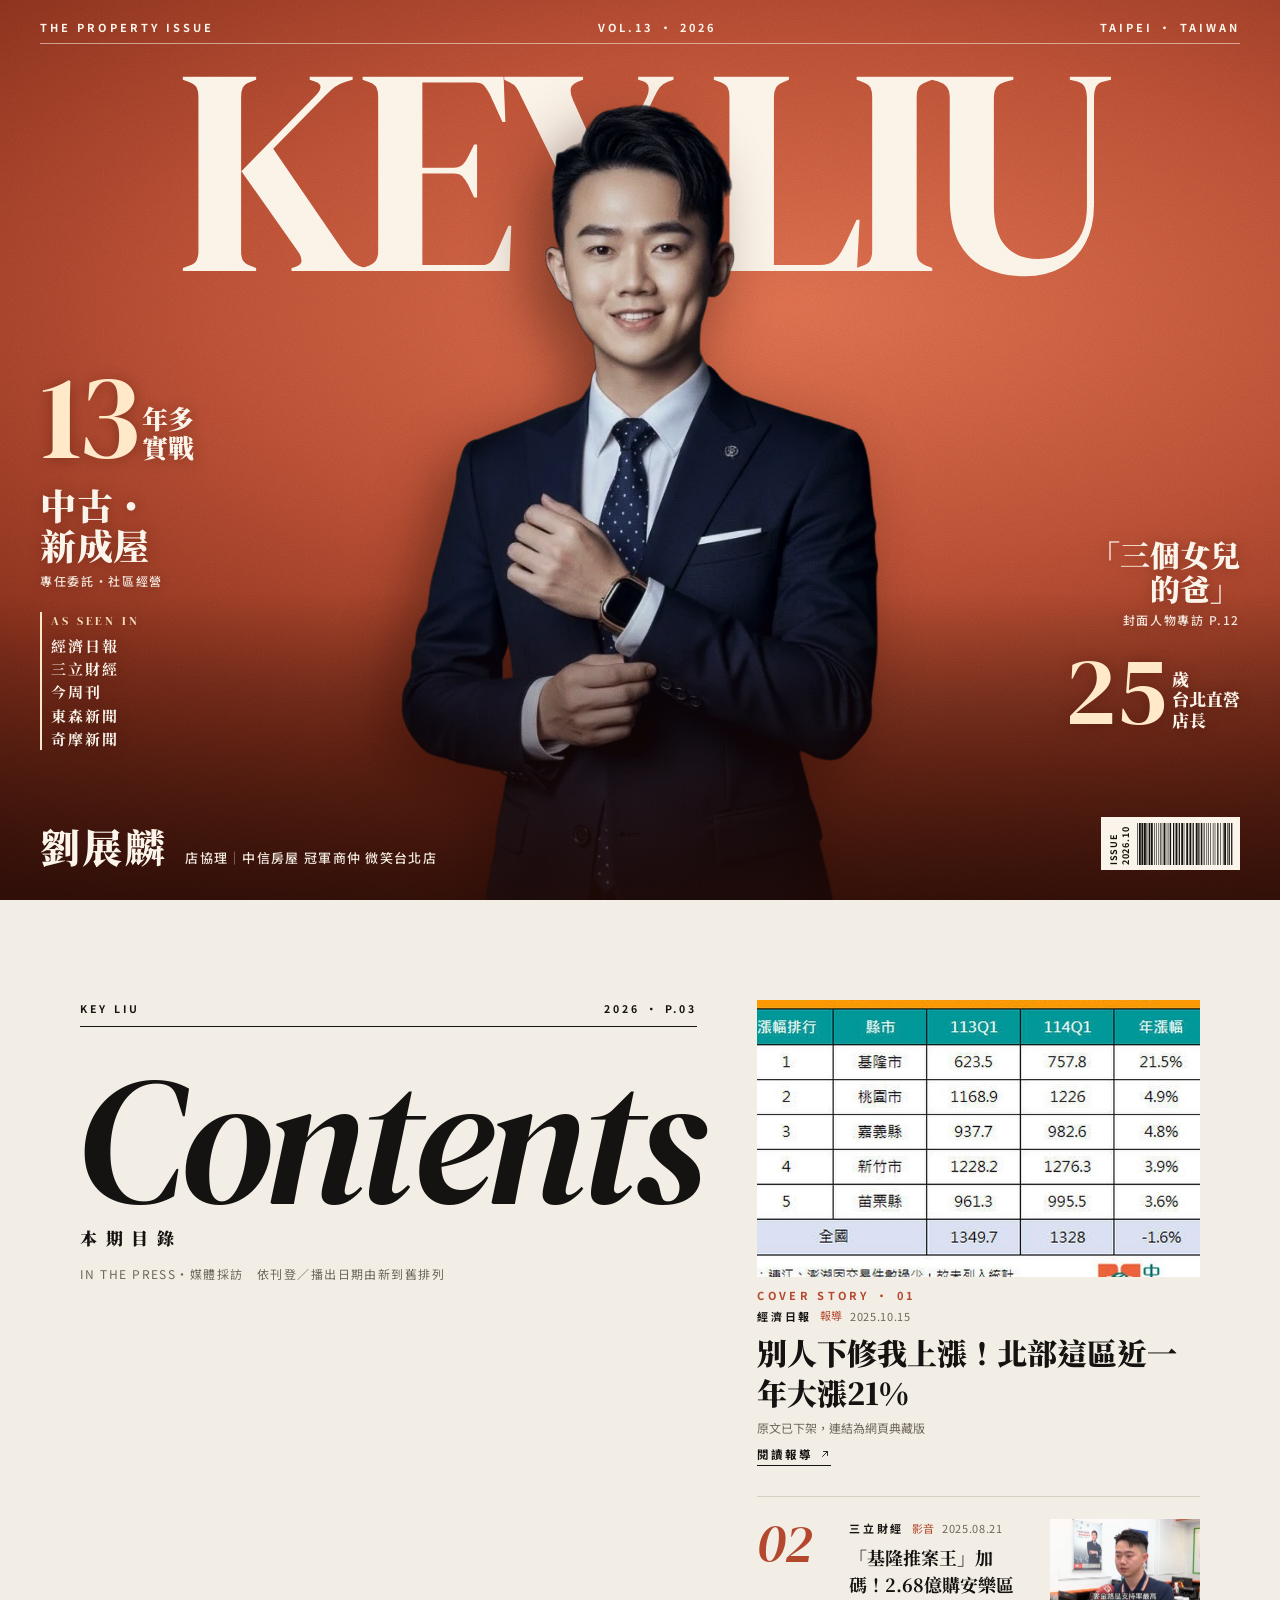
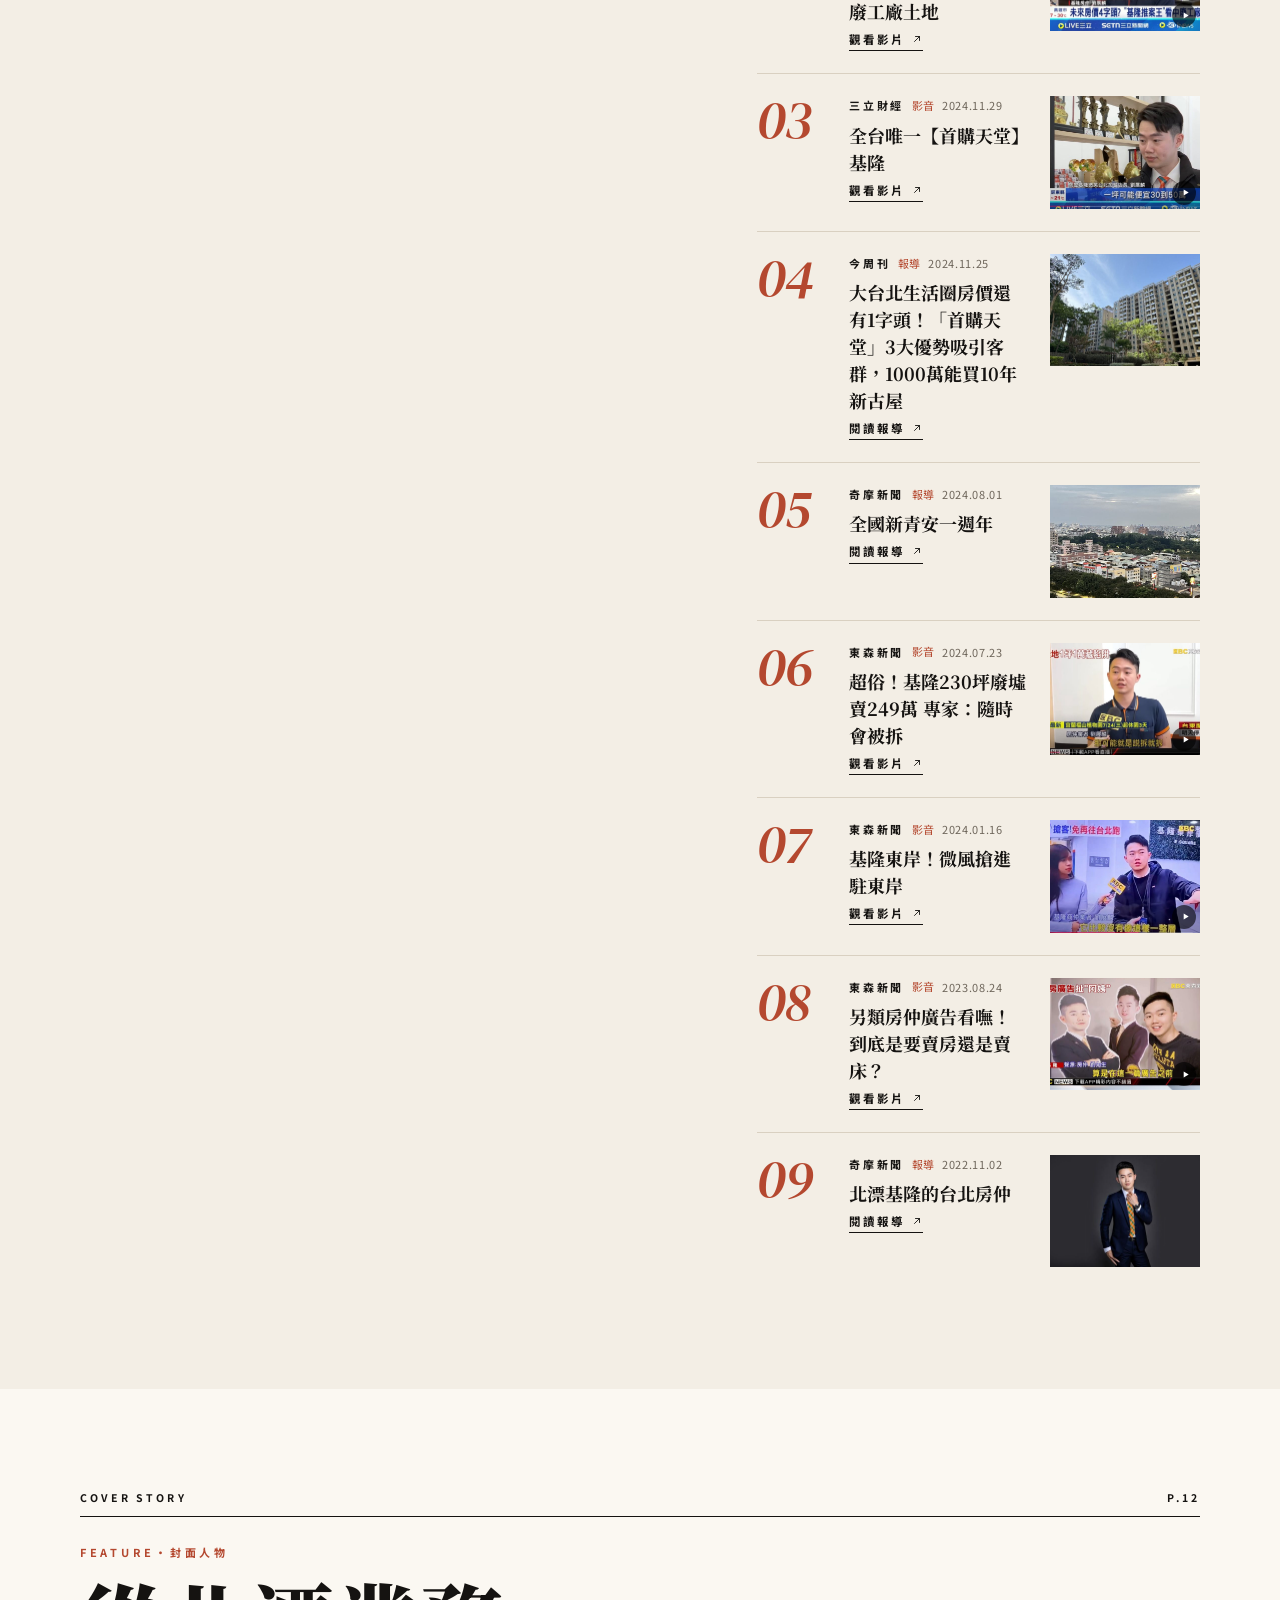
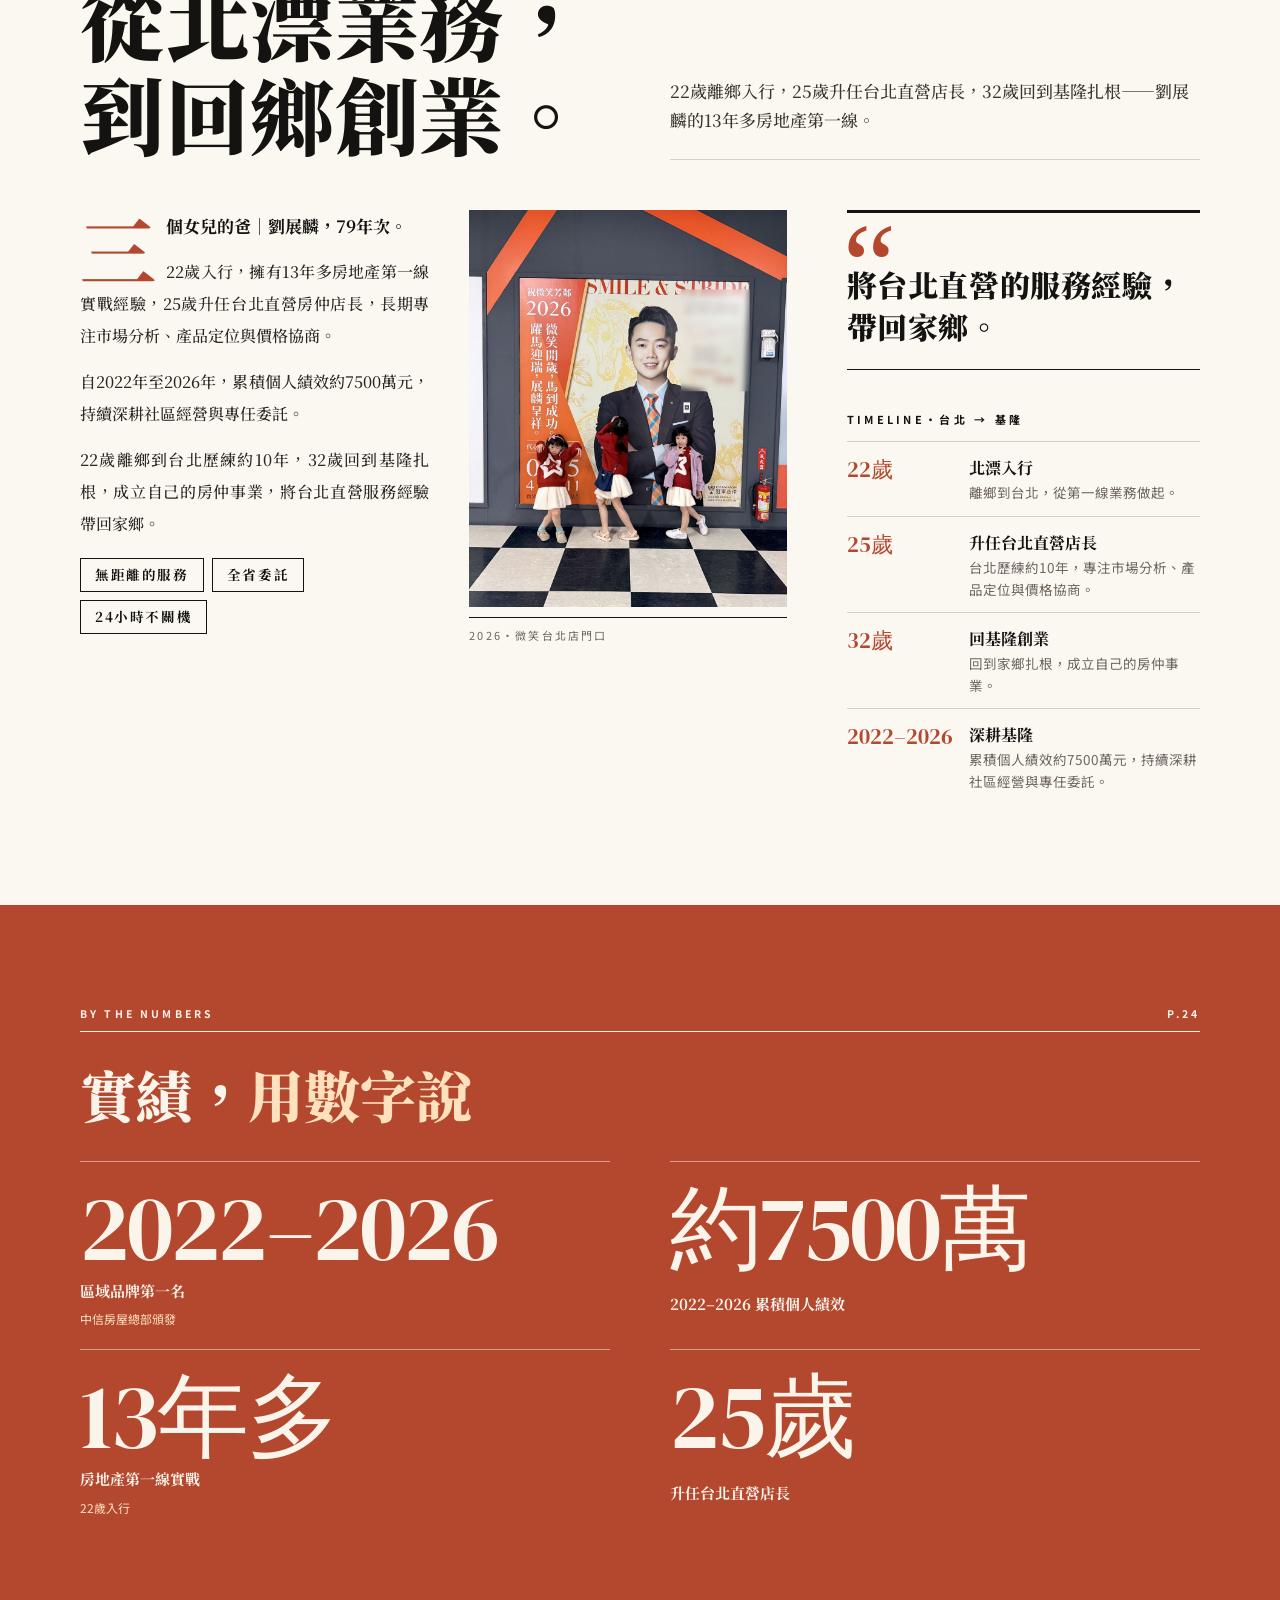
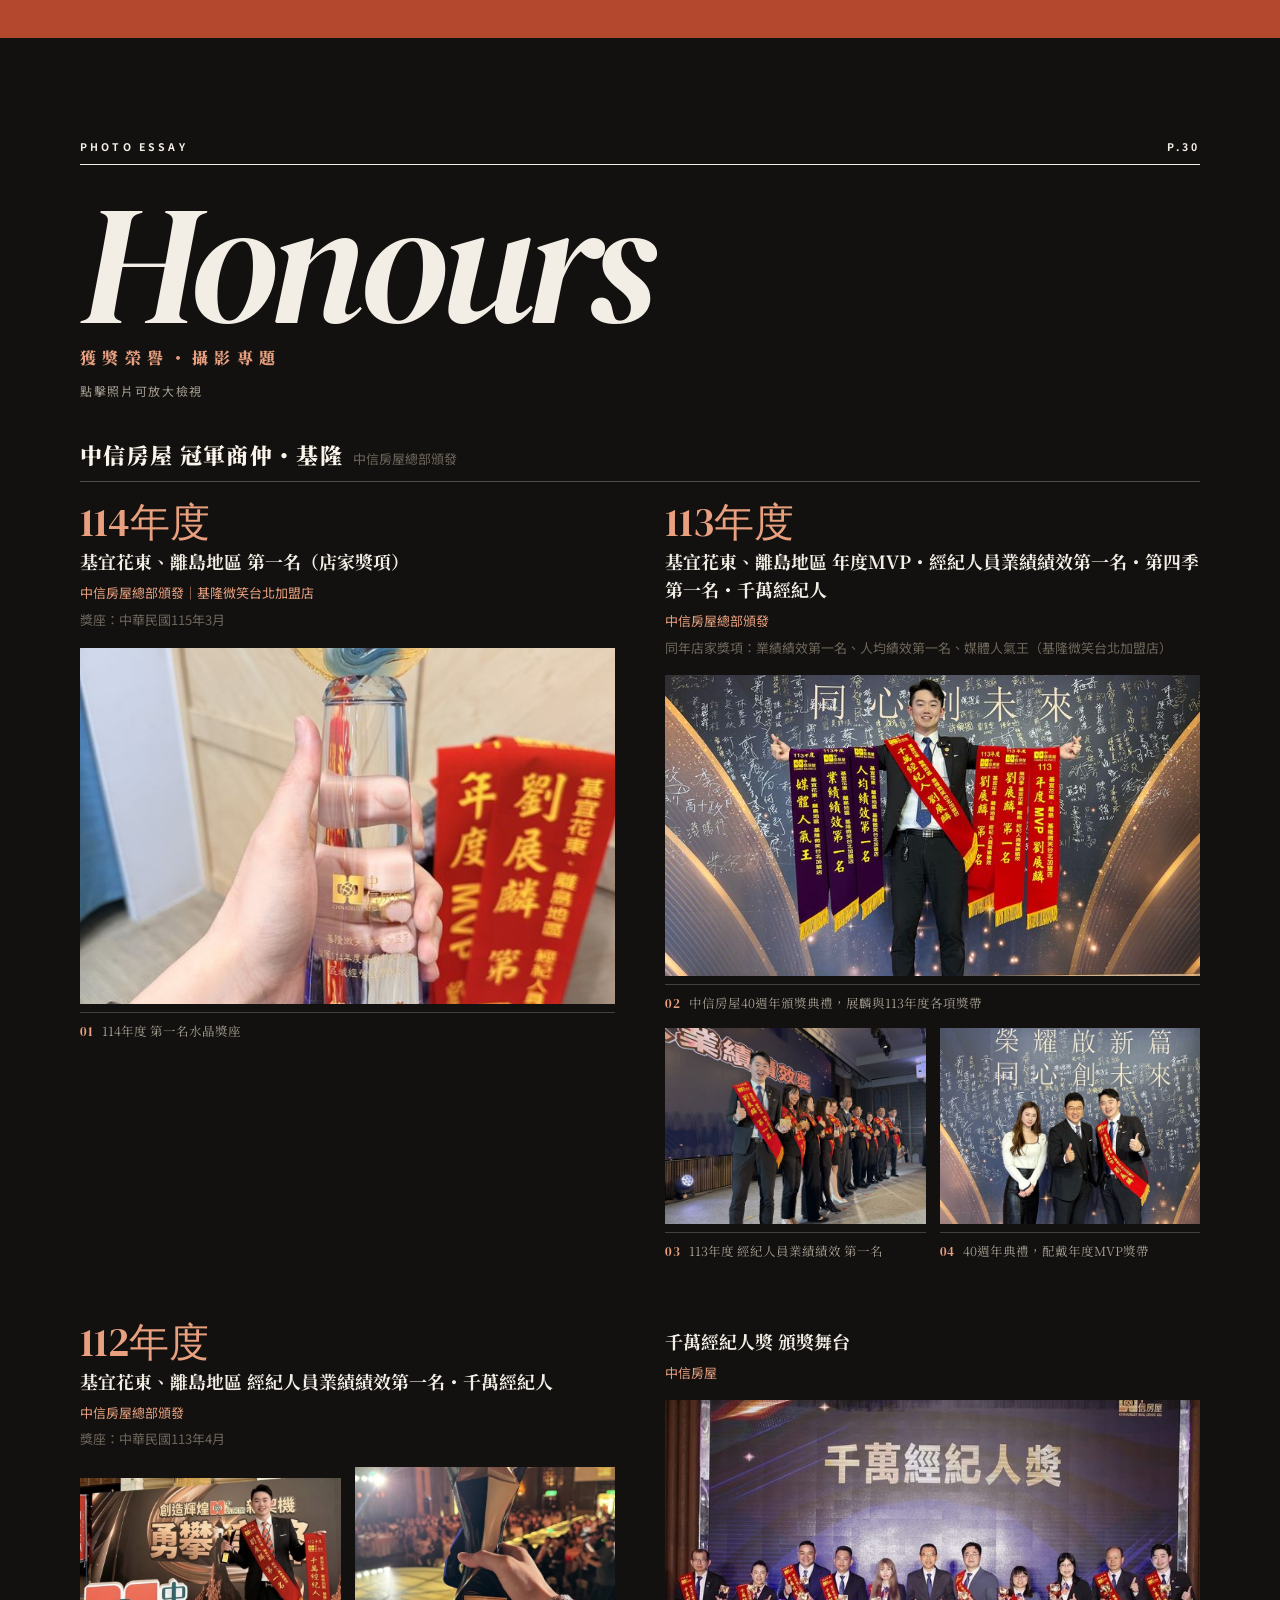
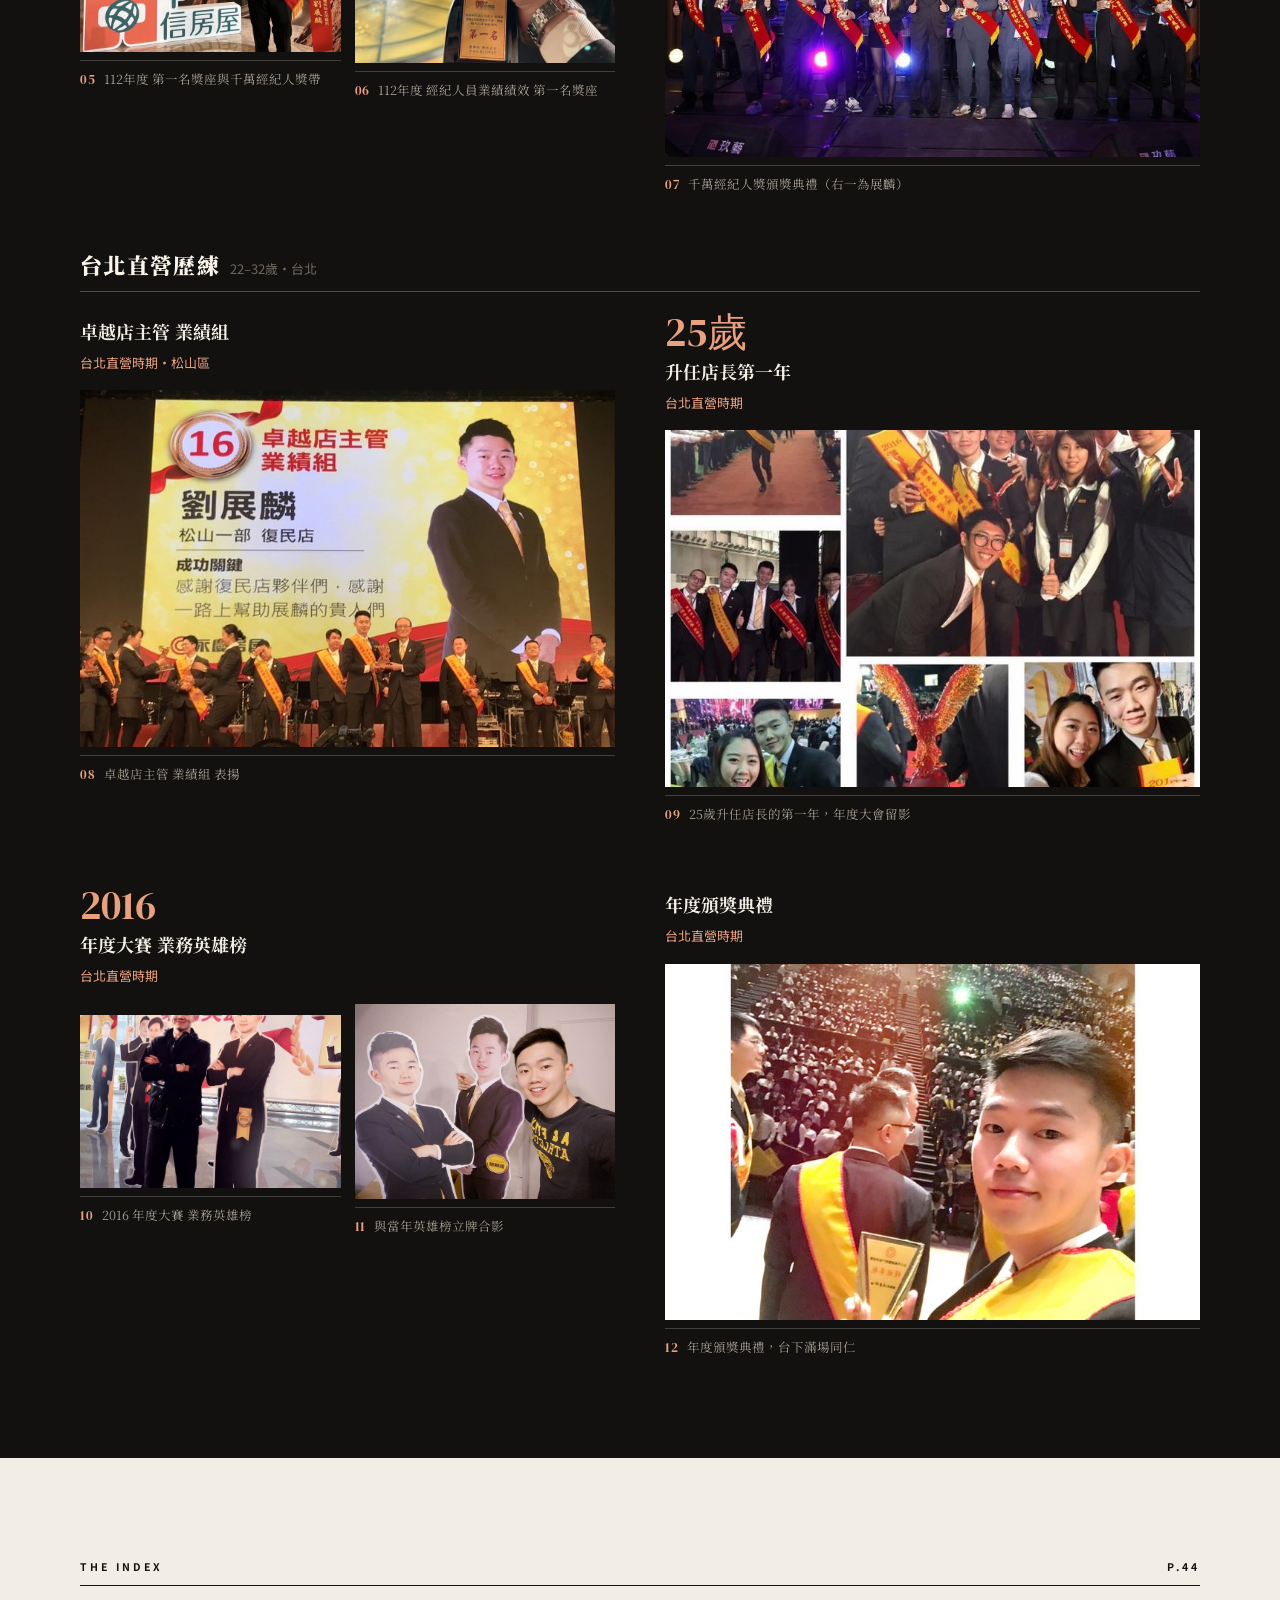
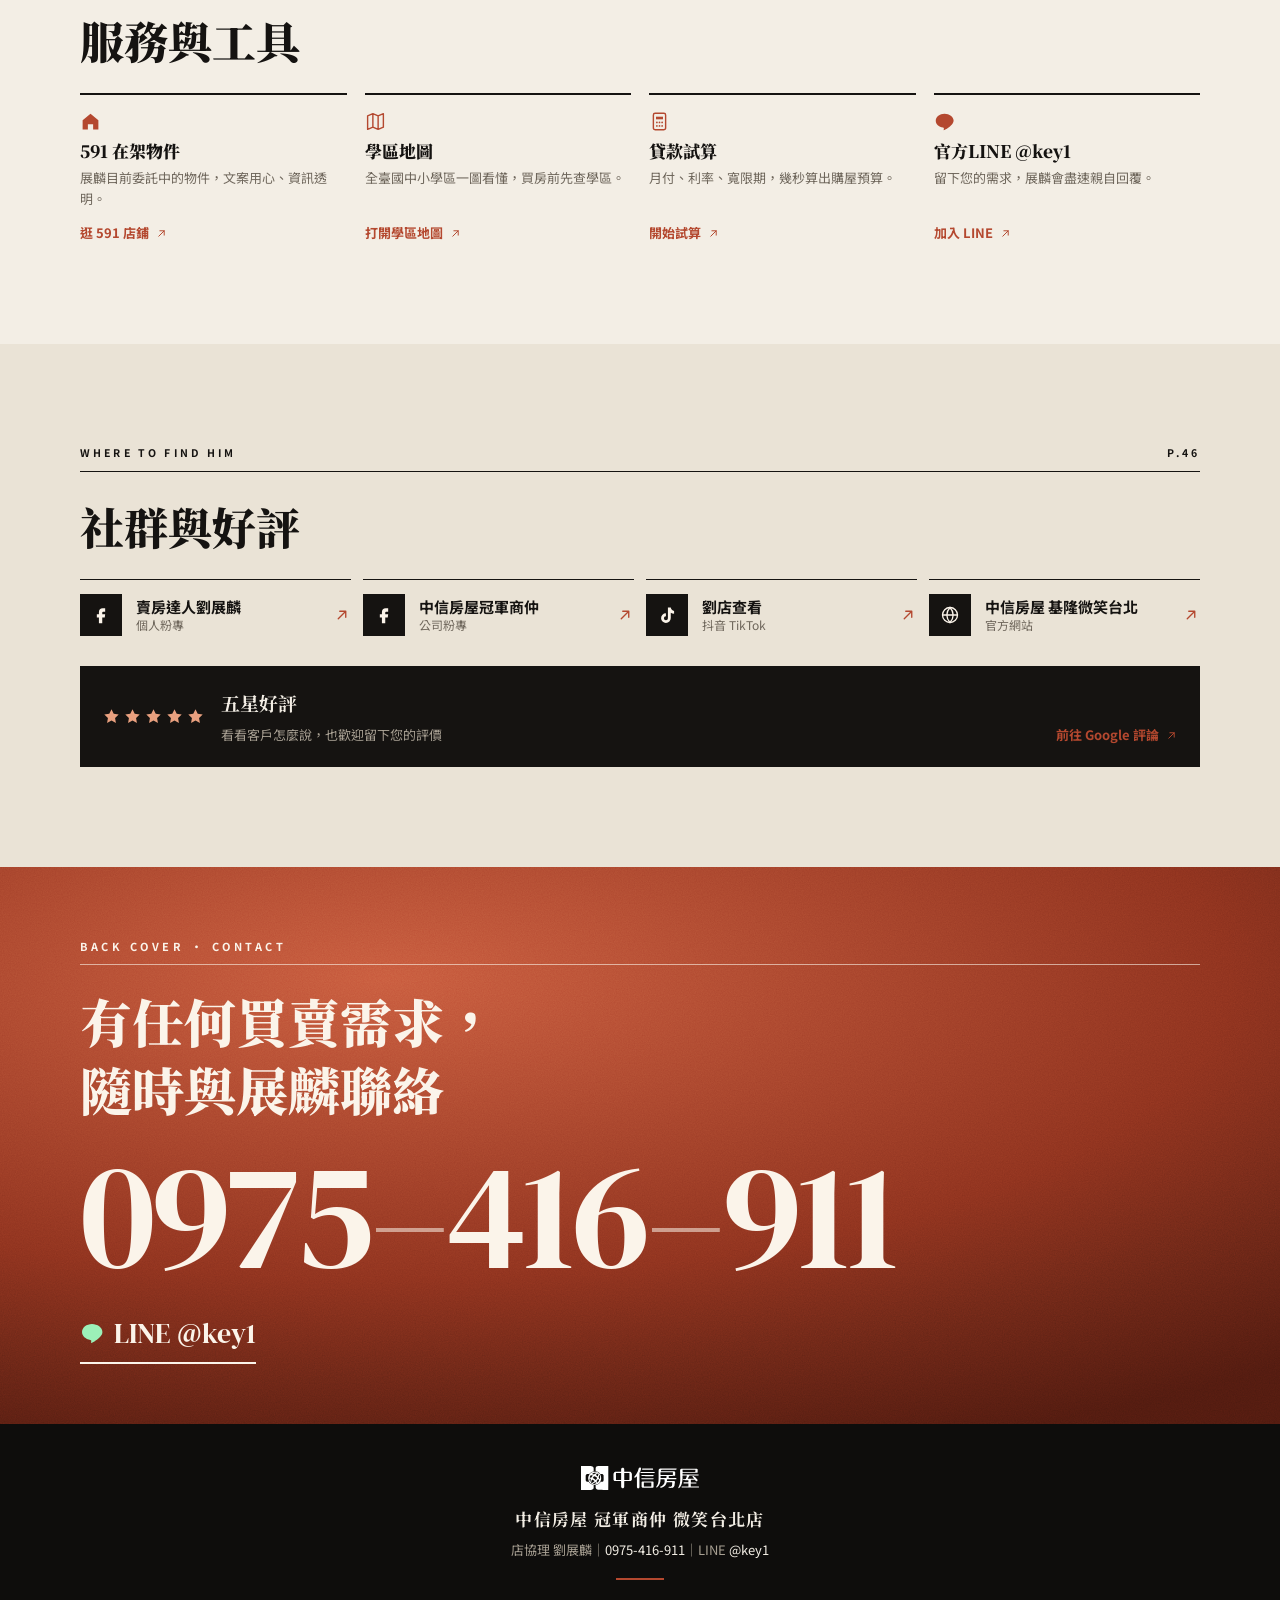
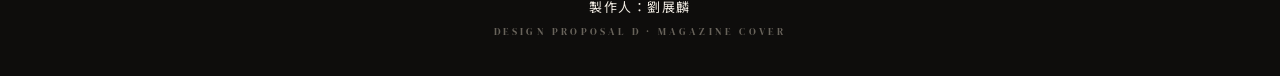
==== commit 99075f1e: "D: neutral cover rail" ====
--- a/v/d/index.html
+++ b/v/d/index.html
@@ -24,7 +24,7 @@
 <main id="top">
 <section class="cover" aria-label="封面">
   <div class="cv-grain" aria-hidden="true"></div>
-  <p class="cv-rail"><span>THE PROPERTY ISSUE</span><span>VOL.13 · 2026</span><span class="hide-s">TAIPEI · KEELUNG</span></p>
+  <p class="cv-rail"><span>THE PROPERTY ISSUE</span><span>VOL.13 · 2026</span><span class="hide-s">TAIPEI · TAIWAN</span></p>
   <h1 class="cv-mast"><span aria-hidden="true">KEY LIU</span><span class="sr">劉展麟 KEY LIU</span></h1>
   <div class="cv-fig"><picture class="cut"><source srcset="../../assets/img/key-cutout.webp" type="image/webp"><img src="../../assets/img/key-cutout.png" alt="劉展麟 形象照" width="596" height="944" fetchpriority="high"></picture></div>
   <div class="cv-lines cv-left">
